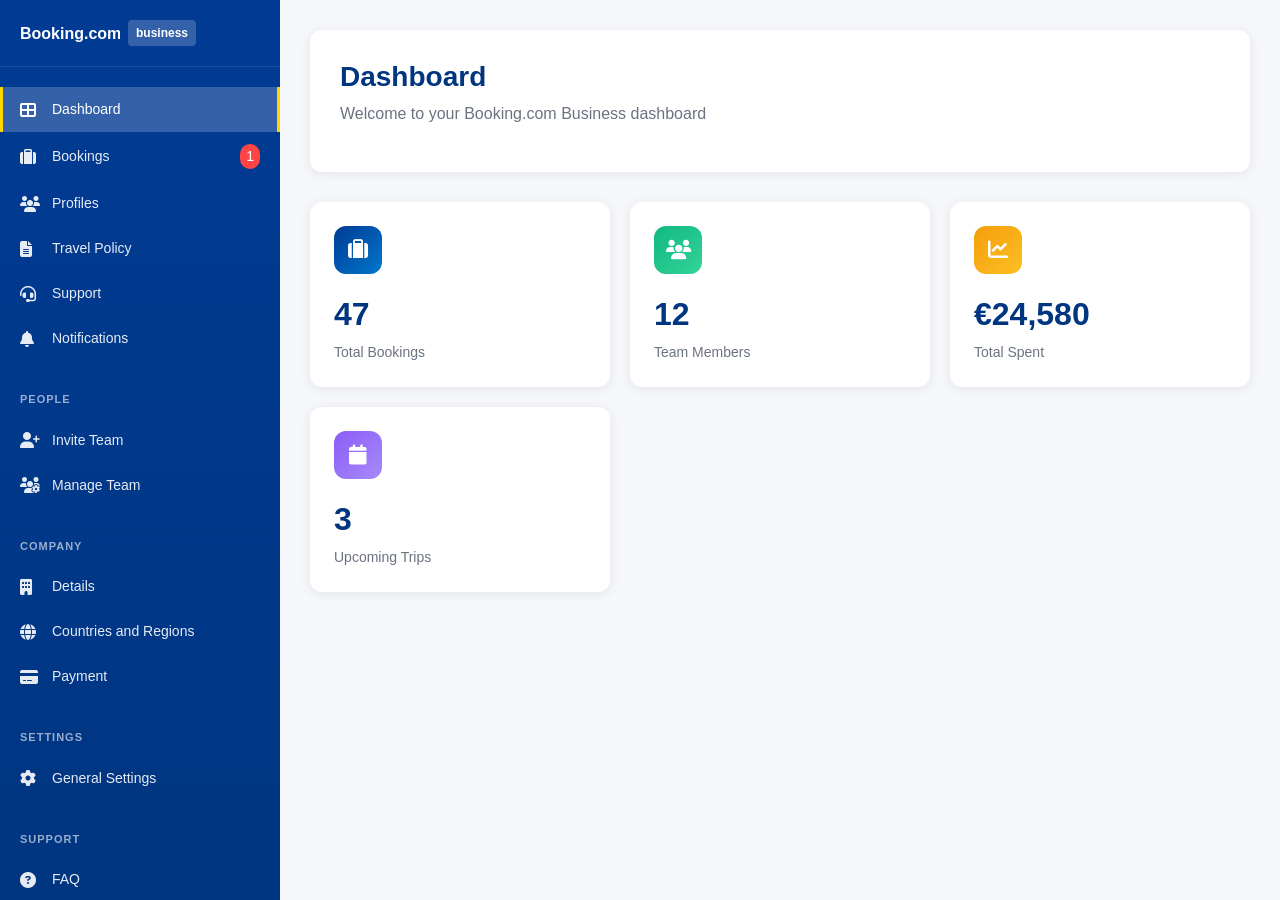
==== FrountEnd/CustomerDashBoard/DashBoardSample02.html @ e1c7acb1 "Bank end SingIn/Singup" ====
<!DOCTYPE html>
<html lang="en">
<head>
  <meta charset="UTF-8">
  <meta name="viewport" content="width=device-width, initial-scale=1.0">
  <title>Booking.com Business Dashboard</title>
  <link href="https://cdnjs.cloudflare.com/ajax/libs/bootstrap/5.3.0/css/bootstrap.min.css" rel="stylesheet">
  <link href="https://cdnjs.cloudflare.com/ajax/libs/font-awesome/6.4.0/css/all.min.css" rel="stylesheet">
  <style>
    :root {
      --booking-blue: #013b94;
      --booking-dark-blue: #003580;
      --booking-light-blue: #0077cc;
      --sidebar-width: 280px;
    }

    * {
      margin: 0;
      padding: 0;
      box-sizing: border-box;
    }

    body {
      font-family: 'Segoe UI', Tahoma, Geneva, Verdana, sans-serif;
      background-color: #f5f7fa;
      overflow-x: hidden;
    }

    /* Sidebar Styles */
    .sidebar {
      position: fixed;
      top: 0;
      left: 0;
      width: var(--sidebar-width);
      height: 100vh;
      background: linear-gradient(180deg, var(--booking-blue) 0%, var(--booking-dark-blue) 100%);
      color: white;
      z-index: 1000;
      overflow-y: auto;
      transition: all 0.3s ease;
    }

    .sidebar::-webkit-scrollbar {
      width: 4px;
    }

    .sidebar::-webkit-scrollbar-track {
      background: rgba(255, 255, 255, 0.1);
    }

    .sidebar::-webkit-scrollbar-thumb {
      background: rgba(255, 255, 255, 0.3);
      border-radius: 2px;
    }

    .sidebar-header {
      padding: 20px;
      border-bottom: 1px solid rgba(255, 255, 255, 0.1);
    }

    .sidebar-header img {
      height: 32px;
      filter: brightness(0) invert(1);
    }

    .business-text {
      background: rgba(255, 255, 255, 0.2);
      padding: 4px 8px;
      border-radius: 4px;
      font-size: 12px;
      font-weight: 600;
      margin-left: 8px;
    }

    .sidebar-menu {
      padding: 20px 0;
    }

    .menu-section {
      margin-bottom: 30px;
    }

    .menu-section-title {
      font-size: 11px;
      font-weight: 600;
      color: rgba(255, 255, 255, 0.6);
      text-transform: uppercase;
      letter-spacing: 1px;
      padding: 0 20px 10px 20px;
    }

    .menu-item {
      position: relative;
      display: flex;
      align-items: center;
      padding: 12px 20px;
      color: rgba(255, 255, 255, 0.9);
      text-decoration: none;
      transition: all 0.3s ease;
      cursor: pointer;
      border: none;
      background: none;
      width: 100%;
      text-align: left;
    }

    .menu-item:hover {
      background: rgba(255, 255, 255, 0.1);
      color: white;
      transform: translateX(5px);
    }

    .menu-item.active {
      background: rgba(255, 255, 255, 0.2);
      color: white;
      border-right: 3px solid #ffd700;
    }

    .menu-item.active::before {
      content: '';
      position: absolute;
      left: 0;
      top: 0;
      bottom: 0;
      width: 3px;
      background: #ffd700;
    }

    .menu-item i {
      width: 20px;
      margin-right: 12px;
      font-size: 16px;
    }

    .menu-item span {
      font-size: 14px;
      font-weight: 500;
    }

    .notification-badge {
      background: #ff4444;
      color: white;
      border-radius: 10px;
      padding: 2px 6px;
      font-size: 11px;
      font-weight: 600;
      margin-left: auto;
    }

    /* Main Content */
    .main-content {
      margin-left: var(--sidebar-width);
      min-height: 100vh;
      padding: 0;
      transition: all 0.3s ease;
    }

    .content-area {
      padding: 30px;
      max-width: 1200px;
      margin: 0 auto;
    }

    .page-header {
      background: white;
      border-radius: 12px;
      padding: 30px;
      margin-bottom: 30px;
      box-shadow: 0 2px 12px rgba(0, 0, 0, 0.08);
    }

    .page-title {
      font-size: 28px;
      font-weight: 700;
      color: var(--booking-dark-blue);
      margin-bottom: 8px;
    }

    .page-subtitle {
      color: #6b7280;
      font-size: 16px;
    }

    .stats-grid {
      display: grid;
      grid-template-columns: repeat(auto-fit, minmax(250px, 1fr));
      gap: 20px;
      margin-bottom: 30px;
    }

    .stat-card {
      background: white;
      border-radius: 12px;
      padding: 24px;
      box-shadow: 0 2px 12px rgba(0, 0, 0, 0.08);
      transition: transform 0.3s ease;
    }

    .stat-card:hover {
      transform: translateY(-2px);
    }

    .stat-icon {
      width: 48px;
      height: 48px;
      border-radius: 12px;
      display: flex;
      align-items: center;
      justify-content: center;
      font-size: 20px;
      margin-bottom: 16px;
    }

    .stat-icon.blue {
      background: linear-gradient(135deg, var(--booking-blue), var(--booking-light-blue));
      color: white;
    }

    .stat-icon.green {
      background: linear-gradient(135deg, #10b981, #34d399);
      color: white;
    }

    .stat-icon.orange {
      background: linear-gradient(135deg, #f59e0b, #fbbf24);
      color: white;
    }

    .stat-icon.purple {
      background: linear-gradient(135deg, #8b5cf6, #a78bfa);
      color: white;
    }

    .stat-value {
      font-size: 32px;
      font-weight: 700;
      color: var(--booking-dark-blue);
      margin-bottom: 4px;
    }

    .stat-label {
      color: #6b7280;
      font-size: 14px;
      font-weight: 500;
    }

    .hidden {
      display: none !important;
    }

    /* Responsive */
    @media (max-width: 768px) {
      .sidebar {
        transform: translateX(-100%);
      }

      .sidebar.active {
        transform: translateX(0);
      }

      .main-content {
        margin-left: 0;
      }

      .content-area {
        padding: 20px;
      }
    }
  </style>
</head>
<body>
<!-- Sidebar -->
<div class="sidebar" id="sidebar">
  <div class="sidebar-header">
    <div class="d-flex align-items-center">
      <svg width="100" height="24" viewBox="0 0 100 24" fill="white">
        <text x="0" y="18" font-family="Arial, sans-serif" font-size="16" font-weight="bold">Booking.com</text>
      </svg>
      <span class="business-text">business</span>
    </div>
  </div>

  <div class="sidebar-menu">
    <!-- Main Menu -->
    <div class="menu-section">
      <button class="menu-item active" data-page="dashboard">
        <i class="fas fa-th-large"></i>
        <span>Dashboard</span>
      </button>

      <button class="menu-item" data-page="bookings">
        <i class="fas fa-suitcase"></i>
        <span>Bookings</span>
        <span class="notification-badge">1</span>
      </button>

      <button class="menu-item" data-page="profiles">
        <i class="fas fa-users"></i>
        <span>Profiles</span>
      </button>

      <button class="menu-item" data-page="travel-policy">
        <i class="fas fa-file-alt"></i>
        <span>Travel Policy</span>
      </button>

      <button class="menu-item" data-page="support">
        <i class="fas fa-headset"></i>
        <span>Support</span>
      </button>

      <button class="menu-item" data-page="notifications">
        <i class="fas fa-bell"></i>
        <span>Notifications</span>
      </button>
    </div>

    <!-- People Section -->
    <div class="menu-section">
      <div class="menu-section-title">People</div>

      <button class="menu-item" data-page="invite-team">
        <i class="fas fa-user-plus"></i>
        <span>Invite Team</span>
      </button>

      <button class="menu-item" data-page="manage-team">
        <i class="fas fa-users-cog"></i>
        <span>Manage Team</span>
      </button>
    </div>

    <!-- Company Section -->
    <div class="menu-section">
      <div class="menu-section-title">Company</div>

      <button class="menu-item" data-page="details">
        <i class="fas fa-building"></i>
        <span>Details</span>
      </button>

      <button class="menu-item" data-page="countries-regions">
        <i class="fas fa-globe"></i>
        <span>Countries and Regions</span>
      </button>

      <button class="menu-item" data-page="payment">
        <i class="fas fa-credit-card"></i>
        <span>Payment</span>
      </button>
    </div>

    <!-- Settings Section -->
    <div class="menu-section">
      <div class="menu-section-title">Settings</div>

      <button class="menu-item" data-page="general-settings">
        <i class="fas fa-cog"></i>
        <span>General Settings</span>
      </button>
    </div>

    <!-- Support Section -->
    <div class="menu-section">
      <div class="menu-section-title">Support</div>

      <button class="menu-item" data-page="faq">
        <i class="fas fa-question-circle"></i>
        <span>FAQ</span>
      </button>
    </div>
  </div>
</div>

<!-- Main Content -->
<div class="main-content">
  <div class="content-area">
    <!-- Dashboard Page (Default) -->
    <div id="dashboard-page" class="page-content">
      <div class="page-header">
        <h1 class="page-title">Dashboard</h1>
        <p class="page-subtitle">Welcome to your Booking.com Business dashboard</p>
      </div>

      <div class="stats-grid">
        <div class="stat-card">
          <div class="stat-icon blue">
            <i class="fas fa-suitcase"></i>
          </div>
          <div class="stat-value">47</div>
          <div class="stat-label">Total Bookings</div>
        </div>

        <div class="stat-card">
          <div class="stat-icon green">
            <i class="fas fa-users"></i>
          </div>
          <div class="stat-value">12</div>
          <div class="stat-label">Team Members</div>
        </div>

        <div class="stat-card">
          <div class="stat-icon orange">
            <i class="fas fa-chart-line"></i>
          </div>
          <div class="stat-value">€24,580</div>
          <div class="stat-label">Total Spent</div>
        </div>

        <div class="stat-card">
          <div class="stat-icon purple">
            <i class="fas fa-calendar"></i>
          </div>
          <div class="stat-value">3</div>
          <div class="stat-label">Upcoming Trips</div>
        </div>
      </div>
    </div>

    <!-- Other pages will be loaded here -->
    <div id="bookings-page" class="page-content hidden">
      <div class="page-header">
        <h1 class="page-title">Bookings</h1>
        <p class="page-subtitle">Manage all your company bookings</p>
      </div>
      <div style="background: white; border-radius: 12px; padding: 30px; text-align: center;">
        <i class="fas fa-suitcase" style="font-size: 48px; color: var(--booking-blue); margin-bottom: 20px;"></i>
        <h3>Bookings Management</h3>
        <p>View and manage all your company's travel bookings here.</p>
      </div>
    </div>

    <div id="profiles-page" class="page-content hidden">
      <div class="page-header">
        <h1 class="page-title">Profiles</h1>
        <p class="page-subtitle">Manage user profiles and permissions</p>
      </div>
      <div style="background: white; border-radius: 12px; padding: 30px; text-align: center;">
        <i class="fas fa-users" style="font-size: 48px; color: var(--booking-blue); margin-bottom: 20px;"></i>
        <h3>User Profiles</h3>
        <p>Configure user profiles and access permissions.</p>
      </div>
    </div>

    <div id="travel-policy-page" class="page-content hidden">
      <div class="page-header">
        <h1 class="page-title">Travel Policy</h1>
        <p class="page-subtitle">Configure your company's travel policies</p>
      </div>
      <div style="background: white; border-radius: 12px; padding: 30px; text-align: center;">
        <i class="fas fa-file-alt" style="font-size: 48px; color: var(--booking-blue); margin-bottom: 20px;"></i>
        <h3>Travel Policy Settings</h3>
        <p>Set up and manage your company's travel policies and guidelines.</p>
      </div>
    </div>

    <div id="support-page" class="page-content hidden">
      <div class="page-header">
        <h1 class="page-title">Support</h1>
        <p class="page-subtitle">Get help and support for your account</p>
      </div>
      <div style="background: white; border-radius: 12px; padding: 30px; text-align: center;">
        <i class="fas fa-headset" style="font-size: 48px; color: var(--booking-blue); margin-bottom: 20px;"></i>
        <h3>Customer Support</h3>
        <p>Contact our support team for assistance with your account.</p>
      </div>
    </div>

    <div id="notifications-page" class="page-content hidden">
      <div class="page-header">
        <h1 class="page-title">Notifications</h1>
        <p class="page-subtitle">Manage your notification preferences</p>
      </div>
      <div style="background: white; border-radius: 12px; padding: 30px; text-align: center;">
        <i class="fas fa-bell" style="font-size: 48px; color: var(--booking-blue); margin-bottom: 20px;"></i>
        <h3>Notification Center</h3>
        <p>View and configure your notification settings.</p>
      </div>
    </div>

    <div id="invite-team-page" class="page-content hidden">
      <div class="page-header">
        <h1 class="page-title">Invite Team</h1>
        <p class="page-subtitle">Add new team members to your account</p>
      </div>
      <div style="background: white; border-radius: 12px; padding: 30px; text-align: center;">
        <i class="fas fa-user-plus" style="font-size: 48px; color: var(--booking-blue); margin-bottom: 20px;"></i>
        <h3>Invite Team Members</h3>
        <p>Send invitations to new team members to join your company account.</p>
      </div>
    </div>

    <div id="manage-team-page" class="page-content hidden">
      <div class="page-header">
        <h1 class="page-title">Manage Team</h1>
        <p class="page-subtitle">Manage existing team members and their roles</p>
      </div>
      <div style="background: white; border-radius: 12px; padding: 30px; text-align: center;">
        <i class="fas fa-users-cog" style="font-size: 48px; color: var(--booking-blue); margin-bottom: 20px;"></i>
        <h3>Team Management</h3>
        <p>Manage roles, permissions, and settings for your team members.</p>
      </div>
    </div>

    <div id="details-page" class="page-content hidden">
      <div class="page-header">
        <h1 class="page-title">Company Details</h1>
        <p class="page-subtitle">View and edit your company information</p>
      </div>
      <div style="background: white; border-radius: 12px; padding: 30px; text-align: center;">
        <i class="fas fa-building" style="font-size: 48px; color: var(--booking-blue); margin-bottom: 20px;"></i>
        <h3>Company Information</h3>
        <p>Update your company details and business information.</p>
      </div>
    </div>

    <div id="countries-regions-page" class="page-content hidden">
      <div class="page-header">
        <h1 class="page-title">Countries and Regions</h1>
        <p class="page-subtitle">Configure regional settings and preferences</p>
      </div>
      <div style="background: white; border-radius: 12px; padding: 30px; text-align: center;">
        <i class="fas fa-globe" style="font-size: 48px; color: var(--booking-blue); margin-bottom: 20px;"></i>
        <h3>Regional Settings</h3>
        <p>Configure your preferred countries and regions for travel.</p>
      </div>
    </div>

    <div id="payment-page" class="page-content hidden">
      <div class="page-header">
        <h1 class="page-title">Payment</h1>
        <p class="page-subtitle">Manage payment methods and billing</p>
      </div>
      <div style="background: white; border-radius: 12px; padding: 30px; text-align: center;">
        <i class="fas fa-credit-card" style="font-size: 48px; color: var(--booking-blue); margin-bottom: 20px;"></i>
        <h3>Payment Methods</h3>
        <p>Manage your payment methods and view billing history.</p>
      </div>
    </div>

    <div id="general-settings-page" class="page-content hidden">
      <div class="page-header">
        <h1 class="page-title">General Settings</h1>
        <p class="page-subtitle">Configure your account settings and preferences</p>
      </div>
      <div style="background: white; border-radius: 12px; padding: 30px; text-align: center;">
        <i class="fas fa-cog" style="font-size: 48px; color: var(--booking-blue); margin-bottom: 20px;"></i>
        <h3>Account Settings</h3>
        <p>Customize your account settings and preferences.</p>
      </div>
    </div>

    <div id="faq-page" class="page-content hidden">
      <div class="page-header">
        <h1 class="page-title">FAQ</h1>
        <p class="page-subtitle">Frequently asked questions and answers</p>
      </div>
      <div style="background: white; border-radius: 12px; padding: 30px; text-align: center;">
        <i class="fas fa-question-circle" style="font-size: 48px; color: var(--booking-blue); margin-bottom: 20px;"></i>
        <h3>Help Center</h3>
        <p>Find answers to frequently asked questions about your account.</p>
      </div>
    </div>
  </div>
</div>

<script>
  // Navigation functionality
  const menuItems = document.querySelectorAll('.menu-item');
  const pageContents = document.querySelectorAll('.page-content');

  menuItems.forEach(item => {
    item.addEventListener('click', function() {
      const targetPage = this.getAttribute('data-page');

      // Remove active class from all menu items
      menuItems.forEach(menuItem => {
        menuItem.classList.remove('active');
      });

      // Add active class to clicked item
      this.classList.add('active');

      // Hide all page contents
      pageContents.forEach(page => {
        page.classList.add('hidden');
      });

      // Show target page
      const targetPageElement = document.getElementById(targetPage + '-page');
      if (targetPageElement) {
        targetPageElement.classList.remove('hidden');
      }
    });
  });

  // Mobile menu toggle (for responsive design)
  function toggleMobileMenu() {
    const sidebar = document.getElementById('sidebar');
    sidebar.classList.toggle('active');
  }

  // Close mobile menu when clicking outside
  document.addEventListener('click', function(event) {
    const sidebar = document.getElementById('sidebar');
    const isClickInsideSidebar = sidebar.contains(event.target);

    if (!isClickInsideSidebar && window.innerWidth <= 768) {
      sidebar.classList.remove('active');
    }
  });
</script>
</body>
</html>
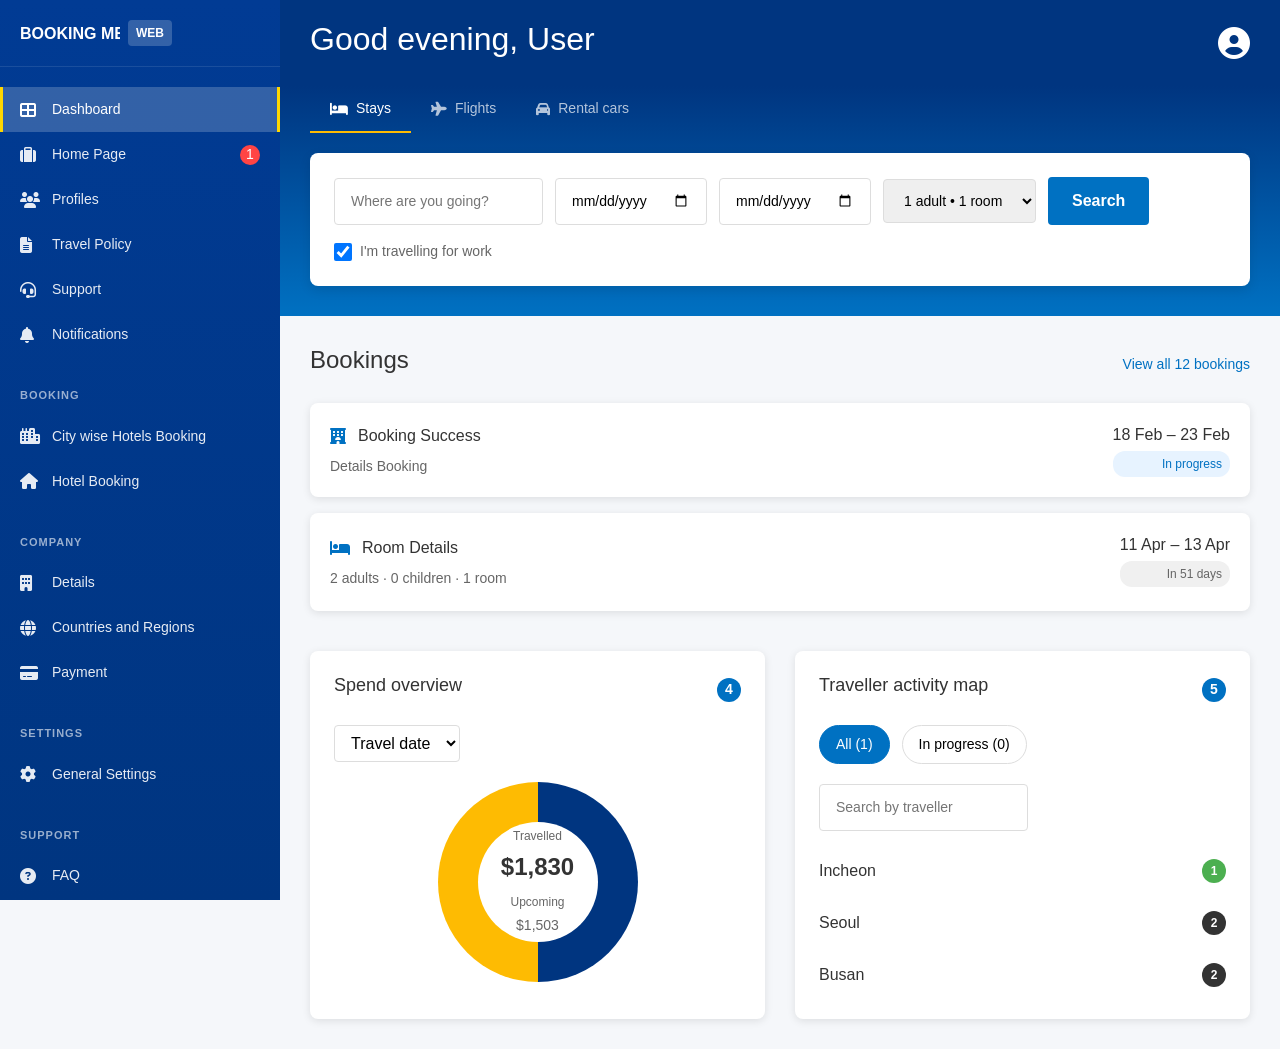
==== commit 22a8fceb: "Multiple image Updated" ====
--- a/FrountEnd/CustomerDashBoard/DashBoardSample02.html
+++ b/FrountEnd/CustomerDashBoard/DashBoardSample02.html
@@ -6,277 +6,25 @@
   <title>Booking.com Business Dashboard</title>
   <link href="https://cdnjs.cloudflare.com/ajax/libs/bootstrap/5.3.0/css/bootstrap.min.css" rel="stylesheet">
   <link href="https://cdnjs.cloudflare.com/ajax/libs/font-awesome/6.4.0/css/all.min.css" rel="stylesheet">
+  <link rel="stylesheet" href="dashboard.css">
+<!--  <link rel="stylesheet" href="unique-properties.css">-->
   <style>
-    :root {
-      --booking-blue: #013b94;
-      --booking-dark-blue: #003580;
-      --booking-light-blue: #0077cc;
-      --sidebar-width: 280px;
-    }
-
-    * {
-      margin: 0;
-      padding: 0;
-      box-sizing: border-box;
-    }
-
-    body {
-      font-family: 'Segoe UI', Tahoma, Geneva, Verdana, sans-serif;
-      background-color: #f5f7fa;
-      overflow-x: hidden;
-    }
-
-    /* Sidebar Styles */
-    .sidebar {
-      position: fixed;
-      top: 0;
-      left: 0;
-      width: var(--sidebar-width);
-      height: 100vh;
-      background: linear-gradient(180deg, var(--booking-blue) 0%, var(--booking-dark-blue) 100%);
-      color: white;
-      z-index: 1000;
-      overflow-y: auto;
-      transition: all 0.3s ease;
-    }
-
-    .sidebar::-webkit-scrollbar {
-      width: 4px;
-    }
-
-    .sidebar::-webkit-scrollbar-track {
-      background: rgba(255, 255, 255, 0.1);
-    }
-
-    .sidebar::-webkit-scrollbar-thumb {
-      background: rgba(255, 255, 255, 0.3);
-      border-radius: 2px;
-    }
-
-    .sidebar-header {
-      padding: 20px;
-      border-bottom: 1px solid rgba(255, 255, 255, 0.1);
-    }
-
-    .sidebar-header img {
-      height: 32px;
-      filter: brightness(0) invert(1);
-    }
-
-    .business-text {
-      background: rgba(255, 255, 255, 0.2);
-      padding: 4px 8px;
-      border-radius: 4px;
-      font-size: 12px;
-      font-weight: 600;
-      margin-left: 8px;
-    }
-
-    .sidebar-menu {
-      padding: 20px 0;
-    }
-
-    .menu-section {
-      margin-bottom: 30px;
-    }
-
-    .menu-section-title {
-      font-size: 11px;
-      font-weight: 600;
-      color: rgba(255, 255, 255, 0.6);
-      text-transform: uppercase;
-      letter-spacing: 1px;
-      padding: 0 20px 10px 20px;
-    }
-
-    .menu-item {
-      position: relative;
-      display: flex;
-      align-items: center;
-      padding: 12px 20px;
-      color: rgba(255, 255, 255, 0.9);
-      text-decoration: none;
-      transition: all 0.3s ease;
-      cursor: pointer;
-      border: none;
-      background: none;
-      width: 100%;
-      text-align: left;
-    }
-
-    .menu-item:hover {
-      background: rgba(255, 255, 255, 0.1);
-      color: white;
-      transform: translateX(5px);
-    }
-
-    .menu-item.active {
-      background: rgba(255, 255, 255, 0.2);
-      color: white;
-      border-right: 3px solid #ffd700;
-    }
-
-    .menu-item.active::before {
-      content: '';
-      position: absolute;
-      left: 0;
-      top: 0;
-      bottom: 0;
-      width: 3px;
-      background: #ffd700;
-    }
-
-    .menu-item i {
-      width: 20px;
-      margin-right: 12px;
-      font-size: 16px;
-    }
-
-    .menu-item span {
-      font-size: 14px;
-      font-weight: 500;
-    }
-
-    .notification-badge {
-      background: #ff4444;
-      color: white;
-      border-radius: 10px;
-      padding: 2px 6px;
-      font-size: 11px;
-      font-weight: 600;
-      margin-left: auto;
-    }
-
-    /* Main Content */
-    .main-content {
-      margin-left: var(--sidebar-width);
-      min-height: 100vh;
-      padding: 0;
-      transition: all 0.3s ease;
-    }
-
-    .content-area {
-      padding: 30px;
-      max-width: 1200px;
-      margin: 0 auto;
-    }
-
-    .page-header {
-      background: white;
-      border-radius: 12px;
-      padding: 30px;
-      margin-bottom: 30px;
-      box-shadow: 0 2px 12px rgba(0, 0, 0, 0.08);
-    }
-
-    .page-title {
-      font-size: 28px;
-      font-weight: 700;
-      color: var(--booking-dark-blue);
-      margin-bottom: 8px;
-    }
-
-    .page-subtitle {
-      color: #6b7280;
-      font-size: 16px;
-    }
-
-    .stats-grid {
-      display: grid;
-      grid-template-columns: repeat(auto-fit, minmax(250px, 1fr));
-      gap: 20px;
-      margin-bottom: 30px;
-    }
-
-    .stat-card {
-      background: white;
-      border-radius: 12px;
-      padding: 24px;
-      box-shadow: 0 2px 12px rgba(0, 0, 0, 0.08);
-      transition: transform 0.3s ease;
-    }
-
-    .stat-card:hover {
-      transform: translateY(-2px);
-    }
-
-    .stat-icon {
-      width: 48px;
-      height: 48px;
-      border-radius: 12px;
-      display: flex;
-      align-items: center;
-      justify-content: center;
-      font-size: 20px;
-      margin-bottom: 16px;
-    }
-
-    .stat-icon.blue {
-      background: linear-gradient(135deg, var(--booking-blue), var(--booking-light-blue));
-      color: white;
-    }
-
-    .stat-icon.green {
-      background: linear-gradient(135deg, #10b981, #34d399);
-      color: white;
-    }
-
-    .stat-icon.orange {
-      background: linear-gradient(135deg, #f59e0b, #fbbf24);
-      color: white;
-    }
-
-    .stat-icon.purple {
-      background: linear-gradient(135deg, #8b5cf6, #a78bfa);
-      color: white;
-    }
-
-    .stat-value {
-      font-size: 32px;
-      font-weight: 700;
-      color: var(--booking-dark-blue);
-      margin-bottom: 4px;
-    }
-
-    .stat-label {
-      color: #6b7280;
-      font-size: 14px;
-      font-weight: 500;
-    }
-
-    .hidden {
-      display: none !important;
-    }
-
-    /* Responsive */
-    @media (max-width: 768px) {
-      .sidebar {
-        transform: translateX(-100%);
-      }
-
-      .sidebar.active {
-        transform: translateX(0);
-      }
-
-      .main-content {
-        margin-left: 0;
-      }
-
-      .content-area {
-        padding: 20px;
-      }
-    }
   </style>
 </head>
 <body>
+
+<button class="mobile-menu-toggle" id="mobileMenuToggle">
+  <i class="fas fa-bars"></i>
+</button>
+
 <!-- Sidebar -->
 <div class="sidebar" id="sidebar">
   <div class="sidebar-header">
     <div class="d-flex align-items-center">
       <svg width="100" height="24" viewBox="0 0 100 24" fill="white">
-        <text x="0" y="18" font-family="Arial, sans-serif" font-size="16" font-weight="bold">Booking.com</text>
+        <text x="0" y="18" font-family="Arial, sans-serif" font-size="16" font-weight="bold">BOOKING ME</text>
       </svg>
-      <span class="business-text">business</span>
+      <span class="business-text">WEB</span>
     </div>
   </div>
 
@@ -290,7 +38,7 @@
 
       <button class="menu-item" data-page="bookings">
         <i class="fas fa-suitcase"></i>
-        <span>Bookings</span>
+        <span>Home Page</span>
         <span class="notification-badge">1</span>
       </button>
 
@@ -315,18 +63,18 @@
       </button>
     </div>
 
-    <!-- People Section -->
+    <!-- Booking Section -->
     <div class="menu-section">
-      <div class="menu-section-title">People</div>
-
-      <button class="menu-item" data-page="invite-team">
-        <i class="fas fa-user-plus"></i>
-        <span>Invite Team</span>
-      </button>
-
-      <button class="menu-item" data-page="manage-team">
-        <i class="fas fa-users-cog"></i>
-        <span>Manage Team</span>
+      <div class="menu-section-title">Booking</div>
+
+      <button class="menu-item" data-page="invite-team" onclick="refreshCityHotels()">
+        <i class="fas fa-city"></i>
+        <span>City wise Hotels Booking</span>
+      </button>
+
+      <button class="menu-item" data-page="manage-team" onclick="openChooseRoomFromHotel()">
+        <i class="fas fa-home"></i>
+        <span>Hotel Booking</span>
       </button>
     </div>
 
@@ -372,243 +120,718 @@
   </div>
 </div>
 
+
 <!-- Main Content -->
 <div class="main-content">
-  <div class="content-area">
-    <!-- Dashboard Page (Default) -->
-    <div id="dashboard-page" class="page-content">
-      <div class="page-header">
-        <h1 class="page-title">Dashboard</h1>
-        <p class="page-subtitle">Welcome to your Booking.com Business dashboard</p>
+  <!-- Top Header -->
+  <div class="top-header">
+    <div class="greeting">
+      <h1 id="greeting-text">Good morning, User</h1>
+    </div>
+    <div class="header-right">
+      <div class="user-profile">
+        <i class="fas fa-user-circle fa-2x"></i>
       </div>
-
-      <div class="stats-grid">
-        <div class="stat-card">
-          <div class="stat-icon blue">
-            <i class="fas fa-suitcase"></i>
+    </div>
+  </div>
+
+  <!-- Search Section -->
+  <div class="search-section">
+    <div class="search-tabs">
+      <button class="tab active">
+        <i class="fas fa-bed"></i>
+        Stays
+      </button>
+      <button class="tab">
+        <i class="fas fa-plane"></i>
+        Flights
+      </button>
+      <button class="tab">
+        <i class="fas fa-car"></i>
+        Rental cars
+      </button>
+    </div>
+
+    <div class="search-form">
+      <div class="search-inputs">
+        <label>
+          <input type="text" placeholder="Where are you going?" class="location-input">
+        </label>
+        <label>
+          <input type="date" class="date-input" placeholder="Check-in">
+        </label>
+        <label>
+          <input type="date" class="date-input" placeholder="Check-out">
+        </label>
+        <label>
+          <select class="guest-select">
+            <option>1 adult • 1 room</option>
+          </select>
+        </label>
+        <button class="search-btn">Search</button>
+      </div>
+      <div class="work-travel">
+        <input type="checkbox" id="work-travel" checked>
+        <label for="work-travel">I'm travelling for work</label>
+      </div>
+    </div>
+  </div>
+
+  <!-- Dashboard Content -->
+  <div class="dashboard-content">
+    <!-- Bookings Section -->
+    <div class="bookings-section">
+      <div class="section-header">
+        <h2>Bookings</h2>
+        <a href="" class="view-all">View all 12 bookings</a>
+      </div>
+
+      <div class="booking-cards">
+        <div class="booking-card">
+          <div class="booking-info">
+            <div class="route">
+              <i class="fas fa-hotel"></i>
+              <span class="cities">Booking Success</span>
+            </div>
+            <div class="trip-type">Details Booking</div>
           </div>
-          <div class="stat-value">47</div>
-          <div class="stat-label">Total Bookings</div>
+          <div class="booking-dates">
+            <div class="date-range">18 Feb – 23 Feb</div>
+            <div class="status in-progress">In progress</div>
+          </div>
         </div>
 
-        <div class="stat-card">
-          <div class="stat-icon green">
-            <i class="fas fa-users"></i>
+        <div class="booking-card">
+          <div class="booking-info">
+            <div class="route">
+              <i class="fas fa-bed"></i>
+              <span class="cities">Room Details</span>
+            </div>
+            <div class="trip-type">2 adults · 0 children · 1 room</div>
           </div>
-          <div class="stat-value">12</div>
-          <div class="stat-label">Team Members</div>
-        </div>
-
-        <div class="stat-card">
-          <div class="stat-icon orange">
-            <i class="fas fa-chart-line"></i>
+          <div class="booking-dates">
+            <div class="date-range">11 Apr – 13 Apr</div>
+            <div class="status upcoming">In 51 days</div>
           </div>
-          <div class="stat-value">€24,580</div>
-          <div class="stat-label">Total Spent</div>
-        </div>
-
-        <div class="stat-card">
-          <div class="stat-icon purple">
-            <i class="fas fa-calendar"></i>
-          </div>
-          <div class="stat-value">3</div>
-          <div class="stat-label">Upcoming Trips</div>
         </div>
       </div>
     </div>
 
-    <!-- Other pages will be loaded here -->
-    <div id="bookings-page" class="page-content hidden">
-      <div class="page-header">
-        <h1 class="page-title">Bookings</h1>
-        <p class="page-subtitle">Manage all your company bookings</p>
+    <!-- Bottom Section -->
+    <div class="bottom-section">
+      <!-- Spend Overview -->
+      <div class="spend-overview">
+        <div class="section-header">
+          <h3>Spend overview</h3>
+          <div class="step-indicator">4</div>
+        </div>
+        <div class="spend-filter">
+          <label>
+            <select>
+              <option>Travel date</option>
+            </select>
+          </label>
+        </div>
+        <div class="spend-chart">
+          <div class="chart-container">
+            <div class="donut-chart">
+              <div class="chart-center">
+                <div class="travelled">Travelled</div>
+                <div class="amount">$1,830</div>
+                <div class="upcoming">Upcoming</div>
+                <div class="upcoming-amount">$1,503</div>
+              </div>
+            </div>
+          </div>
+        </div>
       </div>
-      <div style="background: white; border-radius: 12px; padding: 30px; text-align: center;">
-        <i class="fas fa-suitcase" style="font-size: 48px; color: var(--booking-blue); margin-bottom: 20px;"></i>
-        <h3>Bookings Management</h3>
-        <p>View and manage all your company's travel bookings here.</p>
+
+      <!-- Traveller Activity Map -->
+      <div class="traveller-map">
+        <div class="section-header">
+          <h3>Traveller activity map</h3>
+          <div class="step-indicator">5</div>
+        </div>
+        <div class="map-filters">
+          <button class="filter-btn active">All (1)</button>
+          <button class="filter-btn">In progress (0)</button>
+        </div>
+        <div class="map-container">
+          <div class="search-map">
+            <label>
+              <input type="text" placeholder="Search by traveller" class="map-search">
+            </label>
+          </div>
+          <div class="map-locations">
+            <div class="location-item">
+              <span class="location-name">Incheon</span>
+              <div class="location-marker green">1</div>
+            </div>
+            <div class="location-item">
+              <span class="location-name">Seoul</span>
+              <div class="location-marker black">2</div>
+            </div>
+            <div class="location-item">
+              <span class="location-name">Busan</span>
+              <div class="location-marker black">2</div>
+            </div>
+          </div>
+        </div>
       </div>
     </div>
-
-    <div id="profiles-page" class="page-content hidden">
-      <div class="page-header">
-        <h1 class="page-title">Profiles</h1>
-        <p class="page-subtitle">Manage user profiles and permissions</p>
-      </div>
-      <div style="background: white; border-radius: 12px; padding: 30px; text-align: center;">
-        <i class="fas fa-users" style="font-size: 48px; color: var(--booking-blue); margin-bottom: 20px;"></i>
-        <h3>User Profiles</h3>
-        <p>Configure user profiles and access permissions.</p>
-      </div>
-    </div>
-
-    <div id="travel-policy-page" class="page-content hidden">
-      <div class="page-header">
-        <h1 class="page-title">Travel Policy</h1>
-        <p class="page-subtitle">Configure your company's travel policies</p>
-      </div>
-      <div style="background: white; border-radius: 12px; padding: 30px; text-align: center;">
-        <i class="fas fa-file-alt" style="font-size: 48px; color: var(--booking-blue); margin-bottom: 20px;"></i>
-        <h3>Travel Policy Settings</h3>
-        <p>Set up and manage your company's travel policies and guidelines.</p>
-      </div>
-    </div>
-
-    <div id="support-page" class="page-content hidden">
-      <div class="page-header">
-        <h1 class="page-title">Support</h1>
-        <p class="page-subtitle">Get help and support for your account</p>
-      </div>
-      <div style="background: white; border-radius: 12px; padding: 30px; text-align: center;">
-        <i class="fas fa-headset" style="font-size: 48px; color: var(--booking-blue); margin-bottom: 20px;"></i>
-        <h3>Customer Support</h3>
-        <p>Contact our support team for assistance with your account.</p>
-      </div>
-    </div>
-
-    <div id="notifications-page" class="page-content hidden">
-      <div class="page-header">
-        <h1 class="page-title">Notifications</h1>
-        <p class="page-subtitle">Manage your notification preferences</p>
-      </div>
-      <div style="background: white; border-radius: 12px; padding: 30px; text-align: center;">
-        <i class="fas fa-bell" style="font-size: 48px; color: var(--booking-blue); margin-bottom: 20px;"></i>
-        <h3>Notification Center</h3>
-        <p>View and configure your notification settings.</p>
-      </div>
-    </div>
-
-    <div id="invite-team-page" class="page-content hidden">
-      <div class="page-header">
-        <h1 class="page-title">Invite Team</h1>
-        <p class="page-subtitle">Add new team members to your account</p>
-      </div>
-      <div style="background: white; border-radius: 12px; padding: 30px; text-align: center;">
-        <i class="fas fa-user-plus" style="font-size: 48px; color: var(--booking-blue); margin-bottom: 20px;"></i>
-        <h3>Invite Team Members</h3>
-        <p>Send invitations to new team members to join your company account.</p>
-      </div>
-    </div>
-
-    <div id="manage-team-page" class="page-content hidden">
-      <div class="page-header">
-        <h1 class="page-title">Manage Team</h1>
-        <p class="page-subtitle">Manage existing team members and their roles</p>
-      </div>
-      <div style="background: white; border-radius: 12px; padding: 30px; text-align: center;">
-        <i class="fas fa-users-cog" style="font-size: 48px; color: var(--booking-blue); margin-bottom: 20px;"></i>
-        <h3>Team Management</h3>
-        <p>Manage roles, permissions, and settings for your team members.</p>
-      </div>
-    </div>
-
-    <div id="details-page" class="page-content hidden">
-      <div class="page-header">
-        <h1 class="page-title">Company Details</h1>
-        <p class="page-subtitle">View and edit your company information</p>
-      </div>
-      <div style="background: white; border-radius: 12px; padding: 30px; text-align: center;">
-        <i class="fas fa-building" style="font-size: 48px; color: var(--booking-blue); margin-bottom: 20px;"></i>
-        <h3>Company Information</h3>
-        <p>Update your company details and business information.</p>
-      </div>
-    </div>
-
-    <div id="countries-regions-page" class="page-content hidden">
-      <div class="page-header">
-        <h1 class="page-title">Countries and Regions</h1>
-        <p class="page-subtitle">Configure regional settings and preferences</p>
-      </div>
-      <div style="background: white; border-radius: 12px; padding: 30px; text-align: center;">
-        <i class="fas fa-globe" style="font-size: 48px; color: var(--booking-blue); margin-bottom: 20px;"></i>
-        <h3>Regional Settings</h3>
-        <p>Configure your preferred countries and regions for travel.</p>
-      </div>
-    </div>
-
-    <div id="payment-page" class="page-content hidden">
-      <div class="page-header">
-        <h1 class="page-title">Payment</h1>
-        <p class="page-subtitle">Manage payment methods and billing</p>
-      </div>
-      <div style="background: white; border-radius: 12px; padding: 30px; text-align: center;">
-        <i class="fas fa-credit-card" style="font-size: 48px; color: var(--booking-blue); margin-bottom: 20px;"></i>
-        <h3>Payment Methods</h3>
-        <p>Manage your payment methods and view billing history.</p>
-      </div>
-    </div>
-
-    <div id="general-settings-page" class="page-content hidden">
-      <div class="page-header">
-        <h1 class="page-title">General Settings</h1>
-        <p class="page-subtitle">Configure your account settings and preferences</p>
-      </div>
-      <div style="background: white; border-radius: 12px; padding: 30px; text-align: center;">
-        <i class="fas fa-cog" style="font-size: 48px; color: var(--booking-blue); margin-bottom: 20px;"></i>
-        <h3>Account Settings</h3>
-        <p>Customize your account settings and preferences.</p>
-      </div>
-    </div>
-
-    <div id="faq-page" class="page-content hidden">
-      <div class="page-header">
-        <h1 class="page-title">FAQ</h1>
-        <p class="page-subtitle">Frequently asked questions and answers</p>
-      </div>
-      <div style="background: white; border-radius: 12px; padding: 30px; text-align: center;">
-        <i class="fas fa-question-circle" style="font-size: 48px; color: var(--booking-blue); margin-bottom: 20px;"></i>
-        <h3>Help Center</h3>
-        <p>Find answers to frequently asked questions about your account.</p>
-      </div>
-    </div>
-  </div>
-</div>
+  </div>
+
+  <!-- Other pages will be loaded here -->
+  <div id="bookings-page" class="page-content hidden">
+    <div style="background: white; border-radius: 12px; padding: 30px; text-align: center;">
+      <div id="main-content-area"></div>
+    </div>
+  </div>
+
+  <div id="profiles-page" class="page-content hidden">
+    <div class="page-header">
+      <h1 class="page-title">Profiles</h1>
+      <p class="page-subtitle">Manage user profiles and permissions</p>
+    </div>
+    <div style="background: white; border-radius: 12px; padding: 30px; text-align: center;">
+      <i class="fas fa-users" style="font-size: 48px; color: var(--booking-blue); margin-bottom: 20px;"></i>
+      <h3>User Profiles</h3>
+      <p>Configure user profiles and access permissions.</p>
+    </div>
+  </div>
+
+  <div id="travel-policy-page" class="page-content hidden">
+    <div class="page-header">
+      <h1 class="page-title">Travel Policy</h1>
+      <p class="page-subtitle">Configure your company's travel policies</p>
+    </div>
+    <div style="background: white; border-radius: 12px; padding: 30px; text-align: center;">
+      <i class="fas fa-file-alt" style="font-size: 48px; color: var(--booking-blue); margin-bottom: 20px;"></i>
+      <h3>Travel Policy Settings</h3>
+      <p>Set up and manage your company's travel policies and guidelines.</p>
+    </div>
+  </div>
+
+  <div id="support-page" class="page-content hidden">
+    <div class="page-header">
+      <h1 class="page-title">Support</h1>
+      <p class="page-subtitle">Get help and support for your account</p>
+    </div>
+    <div style="background: white; border-radius: 12px; padding: 30px; text-align: center;">
+      <i class="fas fa-headset" style="font-size: 48px; color: var(--booking-blue); margin-bottom: 20px;"></i>
+      <h3>Customer Support</h3>
+      <p>Contact our support team for assistance with your account.</p>
+    </div>
+  </div>
+
+  <div id="notifications-page" class="page-content hidden">
+    <div class="page-header">
+      <h1 class="page-title">Notifications</h1>
+      <p class="page-subtitle">Manage your notification preferences</p>
+    </div>
+    <div style="background: white; border-radius: 12px; padding: 30px; text-align: center;">
+      <i class="fas fa-bell" style="font-size: 48px; color: var(--booking-blue); margin-bottom: 20px;"></i>
+      <h3>Notification Center</h3>
+      <p>View and configure your notification settings.</p>
+    </div>
+  </div>
+
+  <!-- Invite-team loads HotelBookingPage.html here -->
+  <div id="invite-team-page" class="page-content hidden">
+    <div id="hotel-booking-content-area"></div>
+  </div>
+
+  <!-- Keep manage-team-page unchanged (you asked not to rename) -->
+  <div id="manage-team-page" class="page-content hidden">
+    <div class="page-header">
+      <h1 class="page-title">Start Hotel Wise Booking</h1>
+    </div>
+    <!-- keep any inner markup you had here -->
+  </div>
+
+  <!-- New choose-room page (minimal, follows your pattern) -->
+  <div id="choose-room-page" class="page-content hidden">
+    <div id="choose-room-content-area"></div>
+  </div>
+
+  <div id="details-page" class="page-content hidden">
+    <div class="page-header">
+      <h1 class="page-title">Company Details</h1>
+      <p class="page-subtitle">View and edit your company information</p>
+    </div>
+    <div style="background: white; border-radius: 12px; padding: 30px; text-align: center;">
+      <i class="fas fa-building" style="font-size: 48px; color: var(--booking-blue); margin-bottom: 20px;"></i>
+      <h3>Company Information</h3>
+      <p>Update your company details and business information.</p>
+    </div>
+  </div>
+
+
+  <div id="countries-regions-page" class="page-content hidden">
+    <div class="page-header">
+      <h1 class="page-title">Countries and Regions</h1>
+      <p class="page-subtitle">Configure regional settings and preferences</p>
+    </div>
+    <div style="background: white; border-radius: 12px; padding: 30px; text-align: center;">
+      <i class="fas fa-globe" style="font-size: 48px; color: var(--booking-blue); margin-bottom: 20px;"></i>
+      <h3>Regional Settings</h3>
+      <p>Configure your preferred countries and regions for travel.</p>
+    </div>
+  </div>
+
+  <div id="payment-page" class="page-content hidden">
+    <div class="page-header">
+      <h1 class="page-title">Payment</h1>
+      <p class="page-subtitle">Manage payment methods and billing</p>
+    </div>
+    <div style="background: white; border-radius: 12px; padding: 30px; text-align: center;">
+      <i class="fas fa-credit-card" style="font-size: 48px; color: var(--booking-blue); margin-bottom: 20px;"></i>
+      <h3>Payment Methods</h3>
+      <p>Manage your payment methods and view billing history.</p>
+    </div>
+  </div>
+
+  <div id="general-settings-page" class="page-content hidden">
+    <div class="page-header">
+      <h1 class="page-title">General Settings</h1>
+      <p class="page-subtitle">Configure your account settings and preferences</p>
+    </div>
+    <div style="background: white; border-radius: 12px; padding: 30px; text-align: center;">
+      <i class="fas fa-cog" style="font-size: 48px; color: var(--booking-blue); margin-bottom: 20px;"></i>
+      <h3>Account Settings</h3>
+      <p>Customize your account settings and preferences.</p>
+    </div>
+  </div>
+
+  <div id="faq-page" class="page-content hidden">
+    <div class="page-header">
+      <h1 class="page-title">FAQ</h1>
+      <p class="page-subtitle">Frequently asked questions and answers</p>
+    </div>
+    <div style="background: white; border-radius: 12px; padding: 30px; text-align: center;">
+      <i class="fas fa-question-circle" style="font-size: 48px; color: var(--booking-blue); margin-bottom: 20px;"></i>
+      <h3>Help Center</h3>
+      <p>Find answers to frequently asked questions about your account.</p>
+    </div>
+  </div>
+
+</div> <!-- end .main-content -->
+
+<script src="https://cdnjs.cloudflare.com/ajax/libs/jquery/3.6.0/jquery.min.js"></script>
+<script src="customer.js"></script>
+<script src="Hotel_City.js"></script>
 
 <script>
-  // Navigation functionality
+  // ====== Scroll Helpers for Dynamic Pages ======
+  function scrollProperties(direction) {
+    const container = document.getElementById("propertiesContainer");
+    if (container) {
+      const amount = (direction === "left" ? -300 : 300);
+      container.scrollBy({ left: amount, behavior: "smooth" });
+    } else {
+      console.warn("propertiesContainer not found");
+    }
+  }
+
+  // Scroll helper for Homes
+  function scrollHomes(direction) {
+    const container = document.getElementById("homesContainer");
+    if (container) {
+      const amount = (direction === "left" ? -300 : 300);
+      container.scrollBy({ left: amount, behavior: "smooth" });
+    } else {
+      console.warn("homesContainer not found");
+    }
+  }
+
+  // ====== Helper to load external HTML (with CSS/JS) into a container ======
+  async function loadHtmlIntoContainer(url, container) {
+    try {
+      const absoluteUrl = new URL(url, window.location.origin).href;
+      const res = await fetch(absoluteUrl);
+      if (!res.ok) throw new Error(`Failed to load ${url}: ${res.status}`);
+      const text = await res.text();
+
+      const parser = new DOMParser();
+      const doc = parser.parseFromString(text, "text/html");
+
+      // --- Stylesheets ---
+      doc.querySelectorAll("link[rel='stylesheet']").forEach(link => {
+        const href = new URL(link.getAttribute("href"), absoluteUrl).href;
+        if (!document.querySelector(`link[href="${href}"]`)) {
+          const newLink = document.createElement("link");
+          newLink.rel = "stylesheet";
+          newLink.href = href;
+          document.head.appendChild(newLink);
+        }
+      });
+
+      // --- Inline Styles ---
+      doc.querySelectorAll("style").forEach(style => {
+        const exists = Array.from(document.head.querySelectorAll("style"))
+                .some(s => s.textContent === style.textContent);
+        if (!exists) {
+          document.head.appendChild(style.cloneNode(true));
+        }
+      });
+
+      // --- Replace content ---
+      container.innerHTML = doc.body.innerHTML;
+
+      // --- Execute scripts ---
+      doc.querySelectorAll("script").forEach(oldScript => {
+        const s = document.createElement("script");
+        if (oldScript.src) {
+          s.src = new URL(oldScript.getAttribute("src"), absoluteUrl).href;
+          s.async = false;
+        } else {
+          s.textContent = oldScript.textContent;
+        }
+        container.appendChild(s);
+      });
+
+    } catch (err) {
+      console.error("Error loading HTML into container:", err);
+      throw err;
+    }
+  }
+
+  // ====== Helper to open Choose Room from Hotel ======
+  async function openChooseRoomFromHotel() {
+    try {
+      // Prefer simulating the sidebar click (keeps existing flow/active state)
+      const chooseMenu = Array.from(document.querySelectorAll('.menu-item'))
+              .find(m => m.dataset.page === 'choose-room');
+
+      if (chooseMenu) {
+        chooseMenu.click();
+        return;
+      }
+
+      // Fallback: manually load the chooseRoom page if sidebar entry not present
+      const chooseRoomContent = document.getElementById("choose-room-content-area");
+      const chooseRoomPage = document.getElementById("choose-room-page");
+
+      if (!chooseRoomContent || !chooseRoomPage) {
+        console.warn("Choose Room container not found. Make sure choose-room-page and choose-room-content-area exist.");
+        return;
+      }
+
+      await loadHtmlIntoContainer(
+              "../../FrountEnd/CustomerSection/ChooseROOM/chooseRoom.html",
+              chooseRoomContent
+      );
+
+      // hide other pages similar to the menu handler
+      document.querySelectorAll('.page-content').forEach(p => p.classList.add('hidden'));
+      if (document.querySelector('.dashboard-content')) {
+        document.querySelector('.dashboard-content').style.display = 'none';
+      }
+
+      // show the choose-room page
+      chooseRoomPage.classList.remove('hidden');
+
+      // set sidebar active state if menu exists
+      document.querySelectorAll('.menu-item').forEach(mi => mi.classList.remove('active'));
+      const sidebarChoose = Array.from(document.querySelectorAll('.menu-item'))
+              .find(m => m.dataset.page === 'choose-room');
+      if (sidebarChoose) sidebarChoose.classList.add('active');
+
+    } catch (err) {
+      console.error("openChooseRoomFromHotel error:", err);
+    }
+  }
+
+  // ====== Helper: refresh a section's dynamic content immediately ======
+  function refreshSectionContent(previousPage) {
+    try {
+      if (!previousPage) return;
+
+      if (previousPage === 'invite-team') {
+        const hotelBookingContent = document.getElementById("hotel-booking-content-area");
+        if (hotelBookingContent) {
+          const url = "../../FrountEnd/CustomerSection/AboutHotelBooking/HotelBookingPage.html?_=" + Date.now();
+          loadHtmlIntoContainer(url, hotelBookingContent)
+                  .then(() => {
+                    if (typeof initializeHotelCityPage === "function") initializeHotelCityPage();
+                    // re-attach choose-room handler after reload
+                    try {
+                      const hotelContainer = document.getElementById("hotel-booking-content-area");
+                      if (hotelContainer) {
+                        const chooseBtn = hotelContainer.querySelector(".choose-room-btn");
+                        if (chooseBtn) {
+                          chooseBtn.onclick = function (e) {
+                            e.preventDefault();
+                            if (typeof openChooseRoomFromHotel === 'function') openChooseRoomFromHotel();
+                          };
+                        }
+                      }
+                    } catch (err) {
+                      console.error("Error re-attaching choose-room handler during refresh:", err);
+                    }
+                  })
+                  .catch(err => console.error("Error refreshing invite-team content:", err));
+        }
+      } else if (previousPage === 'bookings') {
+        const mainContent = document.getElementById("main-content-area");
+        if (mainContent) {
+          const url = "../../FrountEnd/HomePage/CustomerInterFace.html?_=" + Date.now();
+          loadHtmlIntoContainer(url, mainContent)
+                  .then(() => {
+                    if (typeof initializeFavorites === "function") initializeFavorites();
+                    if (typeof initializeTabSwitching === "function") initializeTabSwitching();
+                    if (typeof initializeExploreDestinations === "function") initializeExploreDestinations();
+                    if (typeof initializeTripPlanner === "function") initializeTripPlanner();
+                    if (typeof initializeSearchFunctionality === "function") initializeSearchFunctionality();
+                    if (typeof initializeCategoryButtons === "function") initializeCategoryButtons();
+                    if (typeof initializeDestinationClicks === "function") initializeDestinationClicks();
+                    if (typeof initializeInputEffects === "function") initializeInputEffects();
+                    if (typeof loadHotels === "function") loadHotels();
+                  })
+                  .catch(err => console.error("Error refreshing bookings content:", err));
+        }
+      } else if (previousPage === 'choose-room') {
+        const chooseRoomContent = document.getElementById("choose-room-content-area");
+        if (chooseRoomContent) {
+          const url = "../../FrountEnd/CustomerSection/ChooseROOM/chooseRoom.html?_=" + Date.now();
+          loadHtmlIntoContainer(url, chooseRoomContent)
+                  .then(() => {
+                    if (typeof initializeChooseRoomPage === "function") initializeChooseRoomPage();
+                  })
+                  .catch(err => console.error("Error refreshing choose-room content:", err));
+        }
+      }
+      // extend with other dynamic pages if necessary
+    } catch (err) {
+      console.error("refreshSectionContent error:", err);
+    }
+  }
+
+  // ====== Navigation Functionality (keeps your structure intact) ======
   const menuItems = document.querySelectorAll('.menu-item');
   const pageContents = document.querySelectorAll('.page-content');
+  const dashboardContent = document.querySelector('.dashboard-content');
+  const topHeader = document.querySelector('.top-header');
+  const searchSection = document.querySelector('.search-section');
 
   menuItems.forEach(item => {
-    item.addEventListener('click', function() {
-      const targetPage = this.getAttribute('data-page');
-
-      // Remove active class from all menu items
-      menuItems.forEach(menuItem => {
-        menuItem.classList.remove('active');
-      });
-
-      // Add active class to clicked item
+    item.addEventListener('click', function () {
+      const targetPage = this.dataset.page;
+
+      // Determine currently visible page (before switching)
+      const visiblePageEl = Array.from(pageContents).find(p => !p.classList.contains('hidden'));
+      const visiblePage = visiblePageEl ? visiblePageEl.id.replace(/-page$/, '') : (dashboardContent && getComputedStyle(dashboardContent).display !== 'none' ? 'dashboard' : null);
+
+      // If leaving invite-team, mark it so coming back will force refresh
+      if (visiblePage === 'invite-team' && targetPage !== 'invite-team') {
+        try { sessionStorage.setItem('inviteLeft', 'true'); } catch (e) { /* ignore */ }
+      }
+
+      // Remove active class and set current
+      menuItems.forEach(menuItem => menuItem.classList.remove('active'));
       this.classList.add('active');
 
-      // Hide all page contents
-      pageContents.forEach(page => {
-        page.classList.add('hidden');
-      });
-
-      // Show target page
+      // Hide all pages
+      pageContents.forEach(page => page.classList.add('hidden'));
+      if (dashboardContent) dashboardContent.style.display = 'none';
+
+      // Dashboard special-case: show and refresh previous section when coming from it
+      if (targetPage === 'dashboard') {
+        if (dashboardContent) dashboardContent.style.display = 'block';
+        if (topHeader) topHeader.style.display = 'flex';
+        if (searchSection) searchSection.style.display = 'block';
+
+        // If we came from a dynamic page (e.g. invite-team), refresh it now
+        try {
+          if (visiblePage && visiblePage !== 'dashboard') {
+            refreshSectionContent(visiblePage);
+          }
+        } catch (err) {
+          console.error("Error refreshing previous section on dashboard entry:", err);
+        }
+
+        return;
+      }
+
+      // hide header/search for subpages
+      if (topHeader) topHeader.style.display = 'none';
+      if (searchSection) searchSection.style.display = 'none';
+      if (dashboardContent) dashboardContent.style.display = 'none';
+
       const targetPageElement = document.getElementById(targetPage + '-page');
-      if (targetPageElement) {
-        targetPageElement.classList.remove('hidden');
+      if (targetPageElement) targetPageElement.classList.remove('hidden');
+
+      // bookings (home)
+      if (targetPage === 'bookings') {
+        const mainContent = document.getElementById("main-content-area");
+        if (mainContent) {
+          loadHtmlIntoContainer("../../FrountEnd/HomePage/CustomerInterFace.html", mainContent)
+                  .then(() => {
+                    if (typeof initializeFavorites === "function") initializeFavorites();
+                    if (typeof initializeTabSwitching === "function") initializeTabSwitching();
+                    if (typeof initializeExploreDestinations === "function") initializeExploreDestinations();
+                    if (typeof initializeTripPlanner === "function") initializeTripPlanner();
+                    if (typeof initializeSearchFunctionality === "function") initializeSearchFunctionality();
+                    if (typeof initializeCategoryButtons === "function") initializeCategoryButtons();
+                    if (typeof initializeDestinationClicks === "function") initializeDestinationClicks();
+                    if (typeof initializeInputEffects === "function") initializeInputEffects();
+                    if (typeof loadHotels === "function") loadHotels();
+                  })
+                  .catch(err => console.error("Error loading bookings content:", err));
+        }
+        return;
       }
+
+      // invite-team (Hotel Booking city page) - reload on return
+      if (targetPage === 'invite-team') {
+        const inviteTeamPage = document.getElementById("invite-team-page");
+        if (inviteTeamPage) {
+          const hotelBookingContent = document.getElementById("hotel-booking-content-area");
+          if (hotelBookingContent) {
+            const inviteLeft = sessionStorage.getItem('inviteLeft') === 'true';
+
+            // Clear previous content if returning
+            if (inviteLeft) hotelBookingContent.innerHTML = '';
+
+            // Cache-buster when returning so choose-room styles/state reset
+            const url = "../../FrountEnd/CustomerSection/AboutHotelBooking/HotelBookingPage.html" + (inviteLeft ? "?_=" + Date.now() : "");
+
+            loadHtmlIntoContainer(url, hotelBookingContent)
+                    .then(() => {
+                      if (typeof initializeHotelCityPage === "function") {
+                        initializeHotelCityPage();
+                      }
+
+                      // Attach handler to choose-room button inside loaded hotel page
+                      try {
+                        const hotelContainer = document.getElementById("hotel-booking-content-area");
+                        if (hotelContainer) {
+                          const chooseBtn = hotelContainer.querySelector(".choose-room-btn");
+                          if (chooseBtn) {
+                            // overwrite any previous handler to be safe
+                            chooseBtn.onclick = function (e) {
+                              e.preventDefault();
+                              if (typeof openChooseRoomFromHotel === 'function') openChooseRoomFromHotel();
+                            };
+                          }
+                        }
+                      } catch (err) {
+                        console.error("Error attaching choose-room handler:", err);
+                      }
+
+                      // reset the left flag
+                      try { sessionStorage.setItem('inviteLeft', 'false'); } catch (e) { /* ignore */ }
+                    })
+                    .catch(err => {
+                      console.error("Error loading hotel booking content:", err);
+                      hotelBookingContent.innerHTML = '<div style="padding:20px">Failed to load hotel booking content. Please try again.</div>';
+                    });
+          }
+          inviteTeamPage.classList.remove('hidden');
+        }
+        return;
+      }
+
+      // choose-room (loads chooseRoom.html)
+      if (targetPage === 'choose-room') {
+        const chooseRoomPage = document.getElementById("choose-room-page");
+        const chooseRoomContent = document.getElementById("choose-room-content-area");
+        if (chooseRoomPage && chooseRoomContent) {
+          loadHtmlIntoContainer("../../FrountEnd/CustomerSection/ChooseROOM/chooseRoom.html", chooseRoomContent)
+                  .then(() => {
+                    if (typeof initializeChooseRoomPage === "function") initializeChooseRoomPage();
+                  })
+                  .catch(err => console.error("Error loading choose-room content:", err));
+          chooseRoomPage.classList.remove('hidden');
+        } else {
+          console.warn("choose-room page or content area missing");
+        }
+        return;
+      }
+
+      // other pages: default behavior (already revealed above)
     });
   });
 
-  // Mobile menu toggle (for responsive design)
-  function toggleMobileMenu() {
+  // ====== Mobile Menu Toggle ======
+  const mobileMenuToggle = document.getElementById('mobileMenuToggle');
+  if (mobileMenuToggle) {
+    mobileMenuToggle.addEventListener('click', function (e) {
+      e.stopPropagation();
+      const sidebar = document.getElementById('sidebar');
+      if (sidebar) sidebar.classList.toggle('active');
+    });
+  }
+
+  // Close mobile menu when clicking outside
+  document.addEventListener('click', function (event) {
     const sidebar = document.getElementById('sidebar');
-    sidebar.classList.toggle('active');
-  }
-
-  // Close mobile menu when clicking outside
-  document.addEventListener('click', function(event) {
-    const sidebar = document.getElementById('sidebar');
-    const isClickInsideSidebar = sidebar.contains(event.target);
-
-    if (!isClickInsideSidebar && window.innerWidth <= 768) {
-      sidebar.classList.remove('active');
+    const toggleButton = document.getElementById('mobileMenuToggle');
+    if (toggleButton && sidebar && window.innerWidth <= 768) {
+      const isClickInsideSidebar = sidebar.contains(event.target);
+      const isClickOnToggle = toggleButton.contains(event.target);
+      if (!isClickInsideSidebar && !isClickOnToggle) sidebar.classList.remove('active');
     }
   });
+
+  // ====== Greeting Method ======
+  function parseJwt(token) {
+    try {
+      return JSON.parse(atob(token.split('.')[1]));
+    } catch (e) {
+      console.error("Invalid JWT:", e);
+      return null;
+    }
+  }
+
+  function updateGreeting() {
+    const greetingElement = document.getElementById('greeting-text');
+    const token = localStorage.getItem("accessToken");
+
+    if (!greetingElement) return;
+
+    // Greeting by time
+    const now = new Date();
+    const hour = now.getHours();
+    let timeGreeting = "Good day";
+    if (hour >= 5 && hour < 12) timeGreeting = "Good morning";
+    else if (hour >= 12 && hour < 18) timeGreeting = "Good afternoon";
+    else timeGreeting = "Good evening";
+
+    if (token) {
+      $.ajax({
+        url: "http://localhost:8080/hello/user",
+        method: "GET",
+        headers: { "Authorization": "Bearer " + token },
+        success: function () {
+          const payload = parseJwt(token);
+          if (payload && payload.sub) {
+            greetingElement.textContent = `${timeGreeting}, ${payload.sub}`;
+          } else {
+            greetingElement.textContent = `${timeGreeting}, User`;
+          }
+        },
+        error: function (xhr) {
+          if (xhr.status === 403) {
+            window.location.href = "admin-dashboard.html";
+          } else if (xhr.status === 401) {
+            localStorage.removeItem("accessToken");
+            window.location.href = "../loging.html";
+          } else {
+            greetingElement.textContent = `${timeGreeting}, User`;
+            console.error("Error fetching greeting:", xhr.responseText);
+          }
+        }
+      });
+    } else {
+      greetingElement.textContent = `${timeGreeting}, User`;
+    }
+  }
+
+  document.addEventListener("DOMContentLoaded", updateGreeting);
+
+
 </script>
+
 </body>
-</html>+</html>
--- a/FrountEnd/CustomerDashBoard/dashboard.css
+++ b/FrountEnd/CustomerDashBoard/dashboard.css
@@ -0,0 +1,844 @@
+/* Reset and Base Styles */
+* {
+    margin: 0;
+    padding: 0;
+    box-sizing: border-box;
+}
+
+body {
+    font-family: -apple-system, BlinkMacSystemFont, 'Segoe UI', Roboto, Helvetica, Arial, sans-serif;
+    background-color: #f5f7fa;
+    color: #333;
+    line-height: 1.5;
+}
+
+/* Dashboard Container */
+.dashboard-container {
+    display: flex;
+    min-height: 100vh;
+}
+
+/* Sidebar */
+.sidebar {
+    width: 250px;
+    background-color: #003580;
+    color: white;
+    display: flex;
+    flex-direction: column;
+    padding: 0;
+    position: fixed;
+    height: 100vh;
+    overflow-y: auto;
+}
+
+.logo {
+    padding: 20px;
+    border-bottom: 1px solid rgba(255, 255, 255, 0.1);
+    display: flex;
+    align-items: center;
+    gap: 8px;
+}
+
+.logo img {
+    height: 24px;
+}
+
+.business-tag {
+    background-color: rgba(255, 255, 255, 0.2);
+    padding: 2px 8px;
+    border-radius: 12px;
+    font-size: 12px;
+    font-weight: 500;
+}
+
+.sidebar-nav {
+    flex: 1;
+    padding: 20px 0;
+}
+
+.sidebar-section {
+    margin-bottom: 20px;
+}
+
+.sidebar-section h3 {
+    padding: 10px 20px;
+    font-size: 11px;
+    font-weight: 600;
+    color: rgba(255, 255, 255, 0.6);
+    text-transform: uppercase;
+    letter-spacing: 0.5px;
+}
+
+.nav-item {
+    display: flex;
+    align-items: center;
+    padding: 12px 20px;
+    color: rgba(255, 255, 255, 0.8);
+    text-decoration: none;
+    transition: all 0.2s ease;
+    position: relative;
+}
+
+.nav-item:hover {
+    background-color: rgba(255, 255, 255, 0.1);
+    color: white;
+}
+
+.nav-item.active {
+    background-color: rgba(255, 255, 255, 0.15);
+    color: white;
+}
+
+.nav-item i {
+    width: 20px;
+    margin-right: 12px;
+    text-align: center;
+}
+
+.notification-badge {
+    background-color: #ff6b35;
+    color: white;
+    border-radius: 50%;
+    width: 20px;
+    height: 20px;
+    display: flex;
+    align-items: center;
+    justify-content: center;
+    font-size: 12px;
+    margin-left: auto;
+}
+
+.sidebar-footer {
+    border-top: 1px solid rgba(255, 255, 255, 0.1);
+    padding: 20px 0;
+}
+
+/* Main Content */
+.main-content {
+    flex: 1;
+    margin-left: 250px;
+    padding: 0;
+    position: relative;
+}
+
+/* Top Header */
+.top-header {
+    background-color: #003580;
+    color: white;
+    padding: 20px 30px;
+    display: flex;
+    justify-content: space-between;
+    align-items: center;
+}
+
+.greeting h1 {
+    font-size: 32px;
+    font-weight: 400;
+}
+
+.header-right {
+    display: flex;
+    align-items: center;
+    gap: 20px;
+}
+
+.currency {
+    font-size: 14px;
+}
+
+.user-profile {
+    display: flex;
+    align-items: center;
+    gap: 10px;
+    position: relative;
+}
+
+.user-profile img {
+    width: 40px;
+    height: 40px;
+    border-radius: 50%;
+}
+
+.step-indicator {
+    background-color: #0071c2;
+    color: white;
+    border-radius: 50%;
+    width: 24px;
+    height: 24px;
+    display: flex;
+    align-items: center;
+    justify-content: center;
+    font-size: 14px;
+    font-weight: bold;
+}
+
+/* Search Section */
+.search-section {
+    background: linear-gradient(180deg, #003580 0%, #0071c2 100%);
+    padding: 0 30px 30px 30px;
+}
+
+.search-tabs {
+    display: flex;
+    gap: 0;
+    margin-bottom: 20px;
+}
+
+.tab {
+    background: none;
+    border: none;
+    color: rgba(255, 255, 255, 0.7);
+    padding: 12px 20px;
+    cursor: pointer;
+    display: flex;
+    align-items: center;
+    gap: 8px;
+    border-bottom: 2px solid transparent;
+    transition: all 0.2s ease;
+    font-size: 14px;
+}
+
+.tab.active {
+    color: white;
+    border-bottom-color: #febb02;
+}
+
+.tab:hover {
+    color: white;
+}
+
+.search-form {
+    background: white;
+    border-radius: 8px;
+    padding: 24px;
+    box-shadow: 0 4px 12px rgba(0, 0, 0, 0.1);
+}
+
+.search-inputs {
+    display: flex;
+    gap: 12px;
+    align-items: center;
+    margin-bottom: 16px;
+}
+
+.location-input,
+.date-input,
+.guest-select {
+    flex: 1;
+    padding: 12px 16px;
+    border: 1px solid #ddd;
+    border-radius: 4px;
+    font-size: 14px;
+}
+
+.search-btn {
+    background-color: #0071c2;
+    color: white;
+    border: none;
+    padding: 12px 24px;
+    border-radius: 4px;
+    font-weight: 600;
+    cursor: pointer;
+    transition: background-color 0.2s ease;
+}
+
+.search-btn:hover {
+    background-color: #005999;
+}
+
+.work-travel {
+    display: flex;
+    align-items: center;
+    gap: 8px;
+}
+
+.work-travel input[type="checkbox"] {
+    width: 18px;
+    height: 18px;
+}
+
+.work-travel label {
+    font-size: 14px;
+    color: #666;
+}
+
+/* Dashboard Content */
+.dashboard-content {
+    padding: 30px;
+}
+
+/* Bookings Section */
+.bookings-section {
+    margin-bottom: 40px;
+}
+
+.section-header {
+    display: flex;
+    justify-content: space-between;
+    align-items: center;
+    margin-bottom: 20px;
+}
+
+.section-header h2 {
+    font-size: 24px;
+    font-weight: 500;
+    color: #333;
+}
+
+.section-header h3 {
+    font-size: 18px;
+    font-weight: 500;
+    color: #333;
+    display: flex;
+    align-items: center;
+    gap: 10px;
+}
+
+.view-all {
+    color: #0071c2;
+    text-decoration: none;
+    font-size: 14px;
+    font-weight: 500;
+}
+
+.view-all:hover {
+    text-decoration: underline;
+}
+
+.booking-cards {
+    display: flex;
+    flex-direction: column;
+    gap: 16px;
+}
+
+.booking-card {
+    background: white;
+    border-radius: 8px;
+    padding: 20px;
+    box-shadow: 0 2px 8px rgba(0, 0, 0, 0.1);
+    display: flex;
+    align-items: center;
+    gap: 20px;
+}
+
+.booking-info {
+    flex: 1;
+}
+
+.route {
+    display: flex;
+    align-items: center;
+    gap: 12px;
+    margin-bottom: 8px;
+}
+
+.route i {
+    color: #0071c2;
+    font-size: 16px;
+}
+
+.cities {
+    font-weight: 500;
+    font-size: 16px;
+}
+
+.trip-type {
+    color: #666;
+    font-size: 14px;
+}
+
+.booking-dates {
+    text-align: right;
+}
+
+.date-range {
+    font-weight: 500;
+    margin-bottom: 4px;
+}
+
+.status {
+    font-size: 12px;
+    padding: 4px 8px;
+    border-radius: 12px;
+    font-weight: 500;
+}
+
+.status.in-progress {
+    background-color: #e7f3ff;
+    color: #0071c2;
+}
+
+.status.upcoming {
+    background-color: #f0f0f0;
+    color: #666;
+}
+
+.booking-badge {
+    background-color: #0071c2;
+    color: white;
+    border-radius: 50%;
+    width: 32px;
+    height: 32px;
+    display: flex;
+    align-items: center;
+    justify-content: center;
+    font-weight: bold;
+}
+
+/* Bottom Section */
+.bottom-section {
+    display: grid;
+    grid-template-columns: 1fr 1fr;
+    gap: 30px;
+}
+
+.spend-overview,
+.traveller-map {
+    background: white;
+    border-radius: 8px;
+    padding: 24px;
+    box-shadow: 0 2px 8px rgba(0, 0, 0, 0.1);
+}
+
+.spend-filter {
+    margin-bottom: 20px;
+}
+
+.spend-filter select {
+    padding: 8px 12px;
+    border: 1px solid #ddd;
+    border-radius: 4px;
+    background: white;
+}
+
+.chart-container {
+    display: flex;
+    justify-content: center;
+}
+
+.donut-chart {
+    position: relative;
+    width: 200px;
+    height: 200px;
+    border-radius: 50%;
+    background: conic-gradient(
+            #003580 0deg 180deg,
+            #febb02 180deg 360deg
+    );
+    display: flex;
+    align-items: center;
+    justify-content: center;
+}
+
+.donut-chart::before {
+    content: '';
+    position: absolute;
+    width: 120px;
+    height: 120px;
+    background: white;
+    border-radius: 50%;
+}
+
+.chart-center {
+    position: relative;
+    z-index: 2;
+    text-align: center;
+}
+
+.travelled {
+    font-size: 12px;
+    color: #666;
+    margin-bottom: 4px;
+}
+
+.amount {
+    font-size: 24px;
+    font-weight: bold;
+    color: #333;
+    margin-bottom: 8px;
+}
+
+.upcoming {
+    font-size: 12px;
+    color: #666;
+    margin-bottom: 4px;
+}
+
+.upcoming-amount {
+    font-size: 14px;
+    color: #666;
+}
+
+/* Map Section */
+.map-filters {
+    display: flex;
+    gap: 12px;
+    margin-bottom: 20px;
+}
+
+.filter-btn {
+    background: none;
+    border: 1px solid #ddd;
+    padding: 8px 16px;
+    border-radius: 20px;
+    cursor: pointer;
+    font-size: 14px;
+    transition: all 0.2s ease;
+}
+
+.filter-btn.active {
+    background-color: #0071c2;
+    color: white;
+    border-color: #0071c2;
+}
+
+.map-container {
+    position: relative;
+}
+
+.search-map {
+    margin-bottom: 20px;
+}
+
+.map-search {
+    width: 100%;
+    padding: 12px 16px;
+    border: 1px solid #ddd;
+    border-radius: 4px;
+    font-size: 14px;
+}
+
+.map-locations {
+    display: flex;
+    flex-direction: column;
+    gap: 12px;
+}
+
+.location-item {
+    display: flex;
+    justify-content: space-between;
+    align-items: center;
+    padding: 8px 0;
+}
+
+.location-name {
+    font-weight: 500;
+}
+
+.location-marker {
+    border-radius: 50%;
+    width: 24px;
+    height: 24px;
+    display: flex;
+    align-items: center;
+    justify-content: center;
+    color: white;
+    font-size: 12px;
+    font-weight: bold;
+}
+
+.location-marker.green {
+    background-color: #4caf50;
+}
+
+.location-marker.black {
+    background-color: #333;
+}
+
+:root {
+    --booking-blue: #013b94;
+    --booking-dark-blue: #003580;
+    --booking-light-blue: #0077cc;
+    --sidebar-width: 280px;
+}
+
+* {
+    margin: 0;
+    padding: 0;
+    box-sizing: border-box;
+}
+
+body {
+    font-family: 'Segoe UI', Tahoma, Geneva, Verdana, sans-serif;
+    background-color: #f5f7fa;
+    overflow-x: hidden;
+}
+
+/* Sidebar Styles */
+.sidebar {
+    position: fixed;
+    top: 0;
+    left: 0;
+    width: var(--sidebar-width);
+    height: 100vh;
+    background: linear-gradient(180deg, var(--booking-blue) 0%, var(--booking-dark-blue) 100%);
+    color: white;
+    z-index: 1000;
+    overflow-y: auto;
+    transition: all 0.3s ease;
+}
+
+.sidebar::-webkit-scrollbar {
+    width: 4px;
+}
+
+.sidebar::-webkit-scrollbar-track {
+    background: rgba(255, 255, 255, 0.1);
+}
+
+.sidebar::-webkit-scrollbar-thumb {
+    background: rgba(255, 255, 255, 0.3);
+    border-radius: 2px;
+}
+
+.sidebar-header {
+    padding: 20px;
+    border-bottom: 1px solid rgba(255, 255, 255, 0.1);
+}
+
+.sidebar-header img {
+    height: 32px;
+    filter: brightness(0) invert(1);
+}
+
+.business-text {
+    background: rgba(255, 255, 255, 0.2);
+    padding: 4px 8px;
+    border-radius: 4px;
+    font-size: 12px;
+    font-weight: 600;
+    margin-left: 8px;
+}
+
+.sidebar-menu {
+    padding: 20px 0;
+}
+
+.menu-section {
+    margin-bottom: 30px;
+}
+
+.menu-section-title {
+    font-size: 11px;
+    font-weight: 600;
+    color: rgba(255, 255, 255, 0.6);
+    text-transform: uppercase;
+    letter-spacing: 1px;
+    padding: 0 20px 10px 20px;
+}
+
+.menu-item {
+    position: relative;
+    display: flex;
+    align-items: center;
+    padding: 12px 20px;
+    color: rgba(255, 255, 255, 0.9);
+    text-decoration: none;
+    transition: all 0.3s ease;
+    cursor: pointer;
+    border: none;
+    background: none;
+    width: 100%;
+    text-align: left;
+}
+
+.menu-item:hover {
+    background: rgba(255, 255, 255, 0.1);
+    color: white;
+    transform: translateX(5px);
+}
+
+.menu-item.active {
+    background: rgba(255, 255, 255, 0.2);
+    color: white;
+    border-right: 3px solid #ffd700;
+}
+
+.menu-item.active::before {
+    content: '';
+    position: absolute;
+    left: 0;
+    top: 0;
+    bottom: 0;
+    width: 3px;
+    background: #ffd700;
+}
+
+.menu-item i {
+    width: 20px;
+    margin-right: 12px;
+    font-size: 16px;
+}
+
+.menu-item span {
+    font-size: 14px;
+    font-weight: 500;
+}
+
+.notification-badge {
+    background: #ff4444;
+    color: white;
+    border-radius: 10px;
+    padding: 2px 6px;
+    font-size: 11px;
+    font-weight: 600;
+    margin-left: auto;
+}
+
+/* Main Content */
+.main-content {
+    margin-left: var(--sidebar-width);
+    min-height: 100vh;
+    padding: 0;
+    transition: all 0.3s ease;
+}
+
+.content-area {
+    padding: 30px;
+    max-width: 1200px;
+    margin: 0 auto;
+}
+
+.page-header {
+    background: white;
+    border-radius: 12px;
+    padding: 30px;
+    margin-bottom: 30px;
+    box-shadow: 0 2px 12px rgba(0, 0, 0, 0.08);
+}
+
+.page-title {
+    font-size: 28px;
+    font-weight: 700;
+    color: var(--booking-dark-blue);
+    margin-bottom: 8px;
+}
+
+.page-subtitle {
+    color: #6b7280;
+    font-size: 16px;
+}
+
+.stats-grid {
+    display: grid;
+    grid-template-columns: repeat(auto-fit, minmax(250px, 1fr));
+    gap: 20px;
+    margin-bottom: 30px;
+}
+
+.stat-card {
+    background: white;
+    border-radius: 12px;
+    padding: 24px;
+    box-shadow: 0 2px 12px rgba(0, 0, 0, 0.08);
+    transition: transform 0.3s ease;
+}
+
+.stat-card:hover {
+    transform: translateY(-2px);
+}
+
+.stat-icon {
+    width: 48px;
+    height: 48px;
+    border-radius: 12px;
+    display: flex;
+    align-items: center;
+    justify-content: center;
+    font-size: 20px;
+    margin-bottom: 16px;
+}
+
+.stat-icon.blue {
+    background: linear-gradient(135deg, var(--booking-blue), var(--booking-light-blue));
+    color: white;
+}
+
+.stat-icon.green {
+    background: linear-gradient(135deg, #10b981, #34d399);
+    color: white;
+}
+
+.stat-icon.orange {
+    background: linear-gradient(135deg, #f59e0b, #fbbf24);
+    color: white;
+}
+
+.stat-icon.purple {
+    background: linear-gradient(135deg, #8b5cf6, #a78bfa);
+    color: white;
+}
+
+.stat-value {
+    font-size: 32px;
+    font-weight: 700;
+    color: var(--booking-dark-blue);
+    margin-bottom: 4px;
+}
+
+.stat-label {
+    color: #6b7280;
+    font-size: 14px;
+    font-weight: 500;
+}
+
+.hidden {
+    display: none !important;
+}
+
+/* Responsive */
+@media (max-width: 768px) {
+    .sidebar {
+        transform: translateX(-100%);
+    }
+
+    .sidebar.active {
+        transform: translateX(0);
+    }
+
+    .main-content {
+        margin-left: 0;
+    }
+
+    .content-area {
+        padding: 20px;
+    }
+}
+
+
+/*side bar icon*/
+.mobile-menu-toggle {
+    display: none;
+    position: fixed;
+    top: 20px;
+    left: 20px;
+    z-index: 1001;
+    background: var(--booking-blue);
+    color: white;
+    border: none;
+    border-radius: 8px;
+    width: 45px;
+    height: 45px;
+    font-size: 18px;
+    cursor: pointer;
+    box-shadow: 0 2px 8px rgba(0, 0, 0, 0.3);
+    transition: all 0.3s ease;
+}
+
+.mobile-menu-toggle:hover {
+    background: var(--booking-dark-blue);
+    transform: scale(1.05);
+}
+
+@media (max-width: 768px) {
+    .mobile-menu-toggle {
+        display: flex;
+        align-items: center;
+        justify-content: center;
+    }
+}
+
+/*Hotel wise booking Container*/
+.hotel-booking-container .container {
+    padding: 0;
+}
--- a/FrountEnd/CustomerDashBoard/unique-properties.css
+++ b/FrountEnd/CustomerDashBoard/unique-properties.css
@@ -0,0 +1,157 @@
+/* unique-properties.css - Designed for your provided markup */
+
+/* Base */
+.unique-properties {
+    padding: 28px 16px;
+    background: transparent;
+    color: #002e6b;
+    max-width: 1200px;
+    margin: 0 auto 32px;
+    font-family: "Helvetica Neue", Arial, sans-serif;
+}
+.unique-properties .container { width:100%; }
+
+/* Heading + subtitle */
+.unique-properties h2 {
+    font-size: 28px;
+    margin: 0 0 6px;
+    color: #003580;
+    font-weight: 700;
+}
+.unique-properties .subtitle {
+    color: #516b95;
+    font-size: 14.6px;
+    margin-bottom: 18px;
+}
+
+/* properties-scroll wrapper: left button | carousel | right button */
+.properties-scroll {
+    display: flex;
+    align-items: center;
+    gap: 10px;
+    position: relative;
+}
+
+/* scroll buttons */
+.scroll-btn {
+    background: #003580;
+    color: #fff;
+    border: none;
+    width: 42px;
+    height: 42px;
+    border-radius: 8px;
+    display: inline-flex;
+    align-items: center;
+    justify-content: center;
+    cursor: pointer;
+    flex: 0 0 auto;
+    box-shadow: 0 6px 18px rgba(3,53,128,0.12);
+}
+.scroll-btn svg { width: 18px; height: 18px; fill: none; stroke: #fff; stroke-width: 2; }
+.scroll-btn:disabled { opacity: .45; cursor: default; }
+
+/* main carousel container */
+.properties-container {
+    display: flex;
+    gap: 16px;
+    overflow-x: auto;
+    scroll-snap-type: x mandatory;
+    -webkit-overflow-scrolling: touch;
+    scroll-behavior: smooth;
+    padding: 6px 4px;
+    flex: 1 1 auto;
+}
+
+/* card */
+.property-card {
+    flex: 0 0 300px;           /* base card width */
+    max-width: 300px;
+    background: #fff;
+    border-radius: 10px;
+    overflow: hidden;
+    box-shadow: 0 6px 22px rgba(8,38,84,0.06);
+    scroll-snap-align: center;
+    display: flex;
+    flex-direction: column;
+}
+
+/* image container with favorite button overlay */
+.property-image-container {
+    position: relative;
+    width: 100%;
+    height: 190px;
+    overflow: hidden;
+    background: #f3f7ff;
+}
+.property-image {
+    width: 100%;
+    height: 100%;
+    object-fit: cover;
+    display:block;
+    transition: transform .35s ease;
+}
+.property-image-container:hover .property-image {
+    transform: scale(1.03);
+}
+.favorite-btn {
+    position: absolute;
+    top: 10px;
+    right: 10px;
+    width: 38px;
+    height: 38px;
+    background: rgba(255,255,255,0.92);
+    border: none;
+    border-radius: 50%;
+    display:inline-flex;
+    align-items:center;
+    justify-content:center;
+    cursor:pointer;
+    box-shadow: 0 6px 14px rgba(0,0,0,0.08);
+    transition: transform .12s ease, background .12s ease;
+}
+.favorite-btn svg { width:18px; height:18px; fill: #b0c3e6; stroke: none; }
+.favorite-btn:hover { transform: scale(1.05); }
+.favorite-btn.active { background: #e74c3c; }
+.favorite-btn.active svg { fill: #fff; }
+
+/* property info */
+.property-info {
+    padding: 12px 14px;
+    display:flex;
+    flex-direction:column;
+    gap:8px;
+}
+.property-name { font-weight: 600; color: #002e6b; font-size: 15px; }
+.property-location { color: #5b6f96; font-size: 13px; }
+.property-rating {
+    display:flex;
+    align-items:center;
+    gap:8px;
+}
+.rating-score {
+    background: #003580;
+    color:#fff;
+    padding:6px 8px;
+    border-radius:6px;
+    font-weight:700;
+    font-size: 13px;
+}
+.rating-text { font-size:12px; color:#6a7aa3; }
+
+/* responsive adjustments */
+@media (max-width: 900px) {
+    .property-card { flex: 0 0 260px; max-width: 260px; }
+    .property-image-container { height: 150px; }
+}
+@media (max-width: 600px) {
+    .properties-scroll { gap: 6px; }
+    .scroll-btn { width: 36px; height:36px; }
+    .property-card { flex: 0 0 220px; max-width: 220px; }
+    .property-image-container { height: 130px; }
+}
+
+/* Prevent parent overflow pushing page right - important */
+.unique-properties, .properties-scroll, .properties-container { max-width: 100%; box-sizing: border-box; }
+
+/* optional: small visual focus ring */
+.scroll-btn:focus, .favorite-btn:focus { outline: 3px solid rgba(3,53,128,0.12); outline-offset: 2px; }
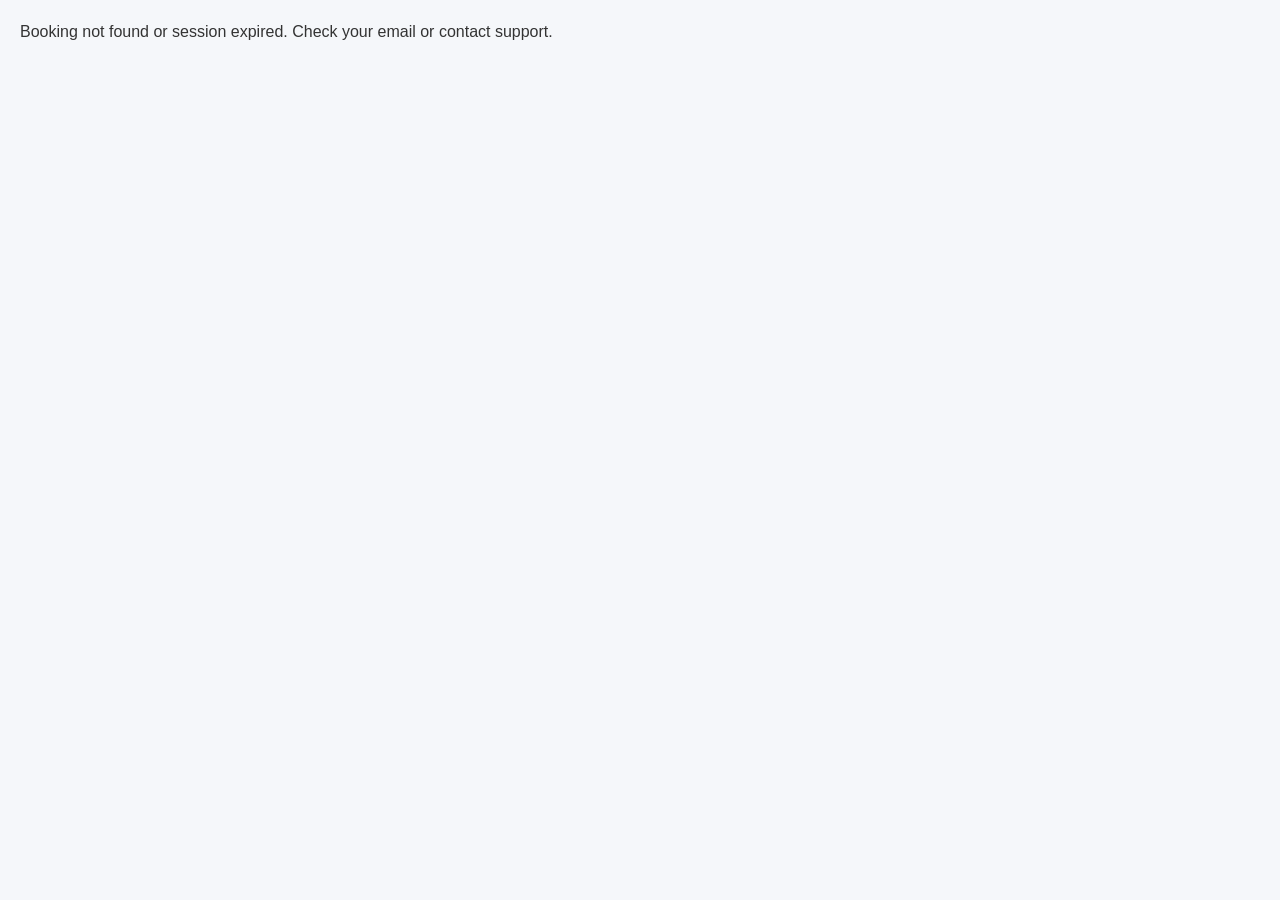
==== commit 82ff6074: "final project" ====
--- a/FrountEnd/CustomerDashBoard/DashBoardSample02.html
+++ b/FrountEnd/CustomerDashBoard/DashBoardSample02.html
@@ -9,6 +9,21 @@
   <link rel="stylesheet" href="dashboard.css">
 <!--  <link rel="stylesheet" href="unique-properties.css">-->
   <style>
+<<<<<<< HEAD
+=======
+    #notifications-booking-table {
+      font-size: 14px;
+    }
+    #notifications-booking-table th {
+      background: #0071c2;
+      color: white;
+    }
+    #notifications-booking-table td,
+    #notifications-booking-table th {
+      text-align: center;
+      vertical-align: middle;
+    }
+>>>>>>> 0eb3d42 (commit 1)
   </style>
 </head>
 <body>
@@ -30,6 +45,8 @@
 
   <div class="sidebar-menu">
     <!-- Main Menu -->
+
+
     <div class="menu-section">
       <button class="menu-item active" data-page="dashboard">
         <i class="fas fa-th-large"></i>
@@ -47,9 +64,12 @@
         <span>Profiles</span>
       </button>
 
-      <button class="menu-item" data-page="travel-policy">
-        <i class="fas fa-file-alt"></i>
-        <span>Travel Policy</span>
+      <!-- Also update your menu section to include a booking details menu item -->
+      <!-- Add this to your Booking section in the sidebar -->
+
+      <button class="menu-item" data-page="booking-details">
+        <i class="fas fa-file-invoice"></i>
+        <span>Booking Details</span>
       </button>
 
       <button class="menu-item" data-page="support">
@@ -58,8 +78,8 @@
       </button>
 
       <button class="menu-item" data-page="notifications">
-        <i class="fas fa-bell"></i>
-        <span>Notifications</span>
+        <i class="fas fa-close"></i>
+        <span>Cancellation</span>
       </button>
     </div>
 
@@ -214,6 +234,10 @@
             <div class="status upcoming">In 51 days</div>
           </div>
         </div>
+<<<<<<< HEAD
+=======
+
+>>>>>>> 0eb3d42 (commit 1)
       </div>
     </div>
 
@@ -300,6 +324,7 @@
     </div>
   </div>
 
+<<<<<<< HEAD
   <div id="travel-policy-page" class="page-content hidden">
     <div class="page-header">
       <h1 class="page-title">Travel Policy</h1>
@@ -312,6 +337,17 @@
     </div>
   </div>
 
+=======
+  <!-- Add this new page section to your DashBoardSample02.html -->
+  <!-- Place this with your other page-content divs -->
+
+  <div id="booking-details-page" class="page-content hidden">
+    <div id="booking-details-content-area"></div>
+  </div>
+
+
+
+>>>>>>> 0eb3d42 (commit 1)
   <div id="support-page" class="page-content hidden">
     <div class="page-header">
       <h1 class="page-title">Support</h1>
@@ -327,12 +363,36 @@
   <div id="notifications-page" class="page-content hidden">
     <div class="page-header">
       <h1 class="page-title">Notifications</h1>
+<<<<<<< HEAD
       <p class="page-subtitle">Manage your notification preferences</p>
     </div>
     <div style="background: white; border-radius: 12px; padding: 30px; text-align: center;">
       <i class="fas fa-bell" style="font-size: 48px; color: var(--booking-blue); margin-bottom: 20px;"></i>
       <h3>Notification Center</h3>
       <p>View and configure your notification settings.</p>
+=======
+      <p class="page-subtitle">Your latest booking updates</p>
+    </div>
+    <div style="background: white; border-radius: 12px; padding: 20px;">
+      <table class="table table-striped" id="notifications-booking-table">
+        <thead>
+        <tr>
+          <th>ID</th>
+          <th>Hotel</th>
+          <th>Room</th>
+          <th>Check-In</th>
+          <th>Check-Out</th>
+          <th>Status</th>
+          <th>Guests</th>
+          <th>Total Price</th>
+          <th>Booking cancel</th>
+        </tr>
+        </thead>
+        <tbody>
+        <!-- Rows will be loaded via JS -->
+        </tbody>
+      </table>
+>>>>>>> 0eb3d42 (commit 1)
     </div>
   </div>
 
@@ -380,6 +440,7 @@
   </div>
 
   <div id="payment-page" class="page-content hidden">
+<<<<<<< HEAD
     <div class="page-header">
       <h1 class="page-title">Payment</h1>
       <p class="page-subtitle">Manage payment methods and billing</p>
@@ -389,6 +450,11 @@
       <h3>Payment Methods</h3>
       <p>Manage your payment methods and view billing history.</p>
     </div>
+=======
+
+<!--    load payment html here-->
+
+>>>>>>> 0eb3d42 (commit 1)
   </div>
 
   <div id="general-settings-page" class="page-content hidden">
@@ -420,6 +486,7 @@
 <script src="https://cdnjs.cloudflare.com/ajax/libs/jquery/3.6.0/jquery.min.js"></script>
 <script src="customer.js"></script>
 <script src="Hotel_City.js"></script>
+<<<<<<< HEAD
 
 <script>
   // ====== Scroll Helpers for Dynamic Pages ======
@@ -770,10 +837,618 @@
     if (toggleButton && sidebar && window.innerWidth <= 768) {
       const isClickInsideSidebar = sidebar.contains(event.target);
       const isClickOnToggle = toggleButton.contains(event.target);
+=======
+<script src="chooseRoom.js"></script>
+<script src="BookingDetailsLoader.js"></script>
+<script src="payment.js"></script>
+<script src="PaymentAllMostDone.js"></script>
+
+<script>
+  /* Dashboard Enhanced Script
+   - Safe drop-in: does not rename or remove existing IDs/classes
+   - Adds defensive checks, robust booking-details flow, and fixes for previous errors
+*/
+
+  // ---------- Small helpers ----------
+  function el(id) { return document.getElementById(id); }
+  function elAll(sel) { return Array.from(document.querySelectorAll(sel)); }
+  function safeLog(...args) { console.log('[Dashboard]', ...args); }
+
+  // ---------- loadHtmlIntoContainer (keeps CSS/JS, avoids duplicates) ----------
+  async function loadHtmlIntoContainer(url, container) {
+    try {
+      const absoluteUrl = new URL(url, window.location.href).href;
+      const res = await fetch(absoluteUrl);
+      if (!res.ok) throw new Error(`Failed to load ${url}: ${res.status}`);
+      const text = await res.text();
+
+      const parser = new DOMParser();
+      const doc = parser.parseFromString(text, 'text/html');
+
+      // Add stylesheets if not already added
+      doc.querySelectorAll('link[rel="stylesheet"]').forEach(link => {
+        try {
+          const href = new URL(link.getAttribute('href'), absoluteUrl).href;
+          if (!document.querySelector(`link[href="${href}"]`)) {
+            const newLink = document.createElement('link');
+            newLink.rel = 'stylesheet';
+            newLink.href = href;
+            document.head.appendChild(newLink);
+          }
+        } catch (err) { console.warn('Invalid stylesheet href', err); }
+      });
+
+      // Append inline <style> blocks if not duplicate
+      doc.querySelectorAll('style').forEach(style => {
+        const exists = Array.from(document.head.querySelectorAll('style')).some(s => s.textContent === style.textContent);
+        if (!exists) document.head.appendChild(style.cloneNode(true));
+      });
+
+      // Inject content
+      container.innerHTML = doc.body.innerHTML;
+
+      // Execute scripts: inline scripts + external ones (insert to container)
+      // We use synchronous insertion (no async) to preserve order
+      const scripts = doc.querySelectorAll('script');
+      for (const oldScript of scripts) {
+        const s = document.createElement('script');
+        if (oldScript.src) {
+          // absolute src
+          s.src = new URL(oldScript.getAttribute('src'), absoluteUrl).href;
+          s.async = false;
+        } else {
+          s.textContent = oldScript.textContent;
+        }
+        container.appendChild(s);
+      }
+    } catch (err) {
+      console.error('Error loading HTML into container:', err);
+      throw err;
+    }
+  }
+
+  // ---------- Scrolling helpers (preserve your element IDs) ----------
+  function scrollProperties(direction) {
+    const container = el('propertiesContainer');
+    if (container) {
+      const amount = (direction === 'left' ? -300 : 300);
+      container.scrollBy({ left: amount, behavior: 'smooth' });
+    } else {
+      console.warn('propertiesContainer not found');
+    }
+  }
+  function scrollHomes(direction) {
+    const container = el('homesContainer');
+    if (container) {
+      const amount = (direction === 'left' ? -300 : 300);
+      container.scrollBy({ left: amount, behavior: 'smooth' });
+    } else {
+      console.warn('homesContainer not found');
+    }
+  }
+
+  // ---------- Refresh dynamic section content (used when returning to dashboard) ----------
+  function refreshSectionContent(previousPage) {
+    try {
+      if (!previousPage) return;
+      if (previousPage === 'invite-team') {
+        const hotelBookingContent = el('hotel-booking-content-area');
+        if (!hotelBookingContent) return;
+        const url = '../../FrountEnd/CustomerSection/AboutHotelBooking/HotelBookingPage.html?_=' + Date.now();
+        loadHtmlIntoContainer(url, hotelBookingContent)
+                .then(() => {
+                  if (typeof initializeHotelCityPage === 'function') initializeHotelCityPage();
+                  // reattach choose button if it exists inside loaded content
+                  try {
+                    const chooseBtn = hotelBookingContent.querySelector('.choose-room-btn');
+                    if (chooseBtn) {
+                      chooseBtn.onclick = function (e) {
+                        e.preventDefault();
+                        if (typeof openChooseRoomFromHotel === 'function') openChooseRoomFromHotel();
+                      };
+                    }
+                  } catch (err) {
+                    console.error('Error re-attaching choose-room handler: ', err);
+                  }
+                })
+                .catch(err => console.error('Error refreshing invite-team content:', err));
+      } else if (previousPage === 'bookings') {
+        const mainContent = el('main-content-area');
+        if (!mainContent) return;
+        const url = '../../FrountEnd/HomePage/CustomerInterFace.html?_=' + Date.now();
+        loadHtmlIntoContainer(url, mainContent)
+                .then(() => {
+                  // re-init functions if they exist
+                  if (typeof initializeFavorites === 'function') initializeFavorites();
+                  if (typeof initializeTabSwitching === 'function') initializeTabSwitching();
+                  if (typeof initializeExploreDestinations === 'function') initializeExploreDestinations();
+                  if (typeof initializeTripPlanner === 'function') initializeTripPlanner();
+                  if (typeof initializeSearchFunctionality === 'function') initializeSearchFunctionality();
+                  if (typeof initializeCategoryButtons === 'function') initializeCategoryButtons();
+                  if (typeof initializeDestinationClicks === 'function') initializeDestinationClicks();
+                  if (typeof initializeInputEffects === 'function') initializeInputEffects();
+                  if (typeof loadHotels === 'function') loadHotels();
+                })
+                .catch(err => console.error('Error refreshing bookings content:', err));
+      } else if (previousPage === 'choose-room') {
+        const chooseRoomContent = el('choose-room-content-area');
+        if (!chooseRoomContent) return;
+        const url = '../../FrountEnd/CustomerSection/ChooseROOM/chooseRoom.html?_=' + Date.now();
+        loadHtmlIntoContainer(url, chooseRoomContent)
+                .then(() => { if (typeof initializeChooseRoomPage === 'function') initializeChooseRoomPage(); })
+                .catch(err => console.error('Error refreshing choose-room content:', err));
+      }
+    } catch (err) {
+      console.error('refreshSectionContent error:', err);
+    }
+  }
+
+  // ---------- Navigation handler (menu) ----------
+  // We'll only attach if .menu-item elements exist
+  (function setupMenuNavigation() {
+    const menuItems = elAll('.menu-item');
+    const pageContents = elAll('.page-content');
+    const dashboardContent = document.querySelector('.dashboard-content') || null;
+    const topHeader = document.querySelector('.top-header') || null;
+    const searchSection = document.querySelector('.search-section') || null;
+
+    if (!menuItems || menuItems.length === 0) {
+      safeLog('No menu items found; skipping menu wiring');
+      return;
+    }
+
+    menuItems.forEach(item => {
+      item.addEventListener('click', function () {
+        // ensure dataset.page exists
+        const targetPage = this.dataset ? this.dataset.page : undefined;
+        if (!targetPage) {
+          console.warn('Clicked menu item has no data-page attribute; ignoring');
+          return;
+        }
+
+        // Determine currently visible page id (if any)
+        const visiblePageEl = pageContents.find(p => !p.classList.contains('hidden')) || null;
+        const visiblePage = visiblePageEl ? visiblePageEl.id.replace(/-page$/, '') : (dashboardContent && getComputedStyle(dashboardContent).display !== 'none' ? 'dashboard' : null);
+
+        // If leaving invite-team mark for refresh on return
+        if (visiblePage === 'invite-team' && targetPage !== 'invite-team') {
+          try { sessionStorage.setItem('inviteLeft', 'true'); } catch (e) { /* ignore */ }
+        }
+
+        // Update active UI classes
+        menuItems.forEach(mi => mi.classList.remove('active'));
+        this.classList.add('active');
+
+        // Hide all page containers
+        pageContents.forEach(p => p.classList.add('hidden'));
+        if (dashboardContent) dashboardContent.style.display = 'none';
+
+        // Dashboard special-case -> show and refresh previous section
+        if (targetPage === 'dashboard') {
+          if (dashboardContent) dashboardContent.style.display = 'block';
+          if (topHeader) topHeader.style.display = 'flex';
+          if (searchSection) searchSection.style.display = 'block';
+          try {
+            if (visiblePage && visiblePage !== 'dashboard') refreshSectionContent(visiblePage);
+          } catch (err) { console.error('Error refreshing previous section on dashboard entry:', err); }
+          return;
+        }
+
+        // Hide header/search on subpages
+        if (topHeader) topHeader.style.display = 'none';
+        if (searchSection) searchSection.style.display = 'none';
+        if (dashboardContent) dashboardContent.style.display = 'none';
+
+        // Reveal the target page element if exists
+        const targetPageElement = el(targetPage + '-page');
+        if (targetPageElement) targetPageElement.classList.remove('hidden');
+
+        // Special handling for booking-details page
+        if (targetPage === 'booking-details') {
+          const bookingDetailsPage = el('booking-details-page');
+          const bookingDetailsContent = el('booking-details-content-area');
+
+          if (bookingDetailsPage && bookingDetailsContent) {
+            const bookingDetailsJson = sessionStorage.getItem('currentBookingDetails');
+            if (bookingDetailsJson) {
+              const bookingCandidates = [
+                'BookingDetailsLoader.html',
+                './BookingDetailsLoader.html',
+                '../BookingDetailsLoader.html',
+                '../../BookingDetailsLoader.html',
+                '../../FrountEnd/CustomerSection/BookingDetails/BookingDetailsLoader.html',
+                '../CustomerSection/BookingDetails/BookingDetailsLoader.html',
+                '/FrountEnd/CustomerSection/BookingDetails/BookingDetailsLoader.html',
+                window.location.origin + '/AAD-Final-Project/FrountEnd/CustomerSection/BookingDetails/BookingDetailsLoader.html'
+              ];
+
+              (function tryCandidatesAndLoad(candidates, container) {
+                let tried = [];
+                const tryOne = (idx) => {
+                  if (idx >= candidates.length) {
+                    const msg = 'None of the candidate paths worked. Tried: ' + JSON.stringify(tried);
+                    console.error(msg);
+                    container.innerHTML = '<div style="padding:20px">Failed to load booking details page. (tried multiple paths)</div>';
+                    return Promise.reject(new Error(msg));
+                  }
+                  const p = candidates[idx];
+                  tried.push(p);
+                  const absolute = new URL(p, window.location.href).href;
+                  return fetch(absolute, { method: 'GET', cache: 'no-store' })
+                          .then(res => {
+                            if (res.ok) {
+                              return loadHtmlIntoContainer(absolute, container).then(() => absolute);
+                            } else {
+                              console.debug('tryCandidatesAndLoad: not ok', res.status, absolute);
+                              return tryOne(idx + 1);
+                            }
+                          })
+                          .catch(err => {
+                            console.debug('tryCandidatesAndLoad fetch failed for', absolute, err);
+                            return tryOne(idx + 1);
+                          });
+                };
+
+                return tryOne(0)
+                        .then(found => {
+                          console.log('Loaded booking details from', found);
+                          if (typeof window.initializeBookingDetailsPage === 'function') {
+                            try { window.initializeBookingDetailsPage(); } catch (e) { console.warn(e); }
+                          } else {
+                            setTimeout(() => { if (typeof window.initializeBookingDetailsPage === 'function') window.initializeBookingDetailsPage(); }, 150);
+                          }
+                        })
+                        .catch(err => {
+                          console.error('Error loading booking details content:', err);
+                        });
+              })(bookingCandidates, bookingDetailsContent);
+            } else {
+              bookingDetailsContent.innerHTML = `
+        <div style="padding: 40px; text-align: center; background: white; border-radius: 8px; margin: 20px;">
+          <i class="fas fa-file-invoice" style="font-size: 48px; color: #0071c2; margin-bottom: 20px;"></i>
+          <h3 style="color: #262626; margin-bottom: 16px;">No Booking Details Available</h3>
+          <p style="color: #6b6b6b; margin-bottom: 32px;">Complete a booking to view details here.</p>
+          <button onclick="document.querySelector('[data-page=\\'manage-team\\']') && document.querySelector('[data-page=\\'manage-team\\']').click()"
+                  style="background: #0071c2; color: white; border: none; padding: 12px 24px; border-radius: 4px; margin-top: 16px; cursor: pointer;">
+            Start Booking
+          </button>
+        </div>`;
+            }
+            bookingDetailsPage.classList.remove('hidden');
+          }
+          return;
+        }
+
+        // bookings page -> load main content module
+        if (targetPage === 'bookings') {
+          const mainContent = el('main-content-area');
+          if (mainContent) {
+            loadHtmlIntoContainer('../../FrountEnd/HomePage/CustomerInterFace.html', mainContent)
+                    .then(() => {
+                      if (typeof initializeFavorites === 'function') initializeFavorites();
+                      if (typeof initializeTabSwitching === 'function') initializeTabSwitching();
+                      if (typeof initializeExploreDestinations === 'function') initializeExploreDestinations();
+                      if (typeof initializeTripPlanner === 'function') initializeTripPlanner();
+                      if (typeof initializeSearchFunctionality === 'function') initializeSearchFunctionality();
+                      if (typeof initializeCategoryButtons === 'function') initializeCategoryButtons();
+                      if (typeof initializeDestinationClicks === 'function') initializeDestinationClicks();
+                      if (typeof initializeInputEffects === 'function') initializeInputEffects();
+                      if (typeof loadHotels === 'function') loadHotels();
+                    })
+                    .catch(err => console.error('Error loading bookings content:', err));
+          }
+          return;
+        }
+
+        // invite-team -> load hotel booking page (with cache-buster when returning)
+        if (targetPage === 'invite-team') {
+          const inviteTeamPage = el('invite-team-page');
+          const hotelBookingContent = el('hotel-booking-content-area');
+          if (inviteTeamPage && hotelBookingContent) {
+            const inviteLeft = sessionStorage.getItem('inviteLeft') === 'true';
+            if (inviteLeft) hotelBookingContent.innerHTML = '';
+            const url = '../../FrountEnd/CustomerSection/AboutHotelBooking/HotelBookingPage.html' + (inviteLeft ? '?_=' + Date.now() : '');
+            loadHtmlIntoContainer(url, hotelBookingContent)
+                    .then(() => {
+                      if (typeof initializeHotelCityPage === 'function') initializeHotelCityPage();
+                      // Attach choose-room button handler if exists
+                      try {
+                        const chooseBtn = hotelBookingContent.querySelector('.choose-room-btn');
+                        if (chooseBtn) {
+                          chooseBtn.onclick = function (e) {
+                            e.preventDefault();
+                            if (typeof openChooseRoomFromHotel === 'function') openChooseRoomFromHotel();
+                          };
+                        }
+                      } catch (err) { console.error('Error attaching choose-room handler:', err); }
+                      try { sessionStorage.setItem('inviteLeft', 'false'); } catch (e) {}
+                    })
+                    .catch(err => {
+                      console.error('Error loading hotel booking content:', err);
+                      hotelBookingContent.innerHTML = '<div style="padding:20px">Failed to load hotel booking content. Please try again.</div>';
+                    });
+            inviteTeamPage.classList.remove('hidden');
+          }
+          return;
+        }
+
+        // choose-room page -> load chooseRoom.html
+        if (targetPage === 'choose-room') {
+          const chooseRoomPage = el('choose-room-page');
+          const chooseRoomContent = el('choose-room-content-area');
+          if (chooseRoomPage && chooseRoomContent) {
+            loadHtmlIntoContainer('../../FrountEnd/CustomerSection/ChooseROOM/chooseRoom.html', chooseRoomContent)
+                    .then(() => { if (typeof initializeChooseRoomPage === 'function') initializeChooseRoomPage(); })
+                    .catch(err => { console.error('Error loading choose-room content:', err); });
+            chooseRoomPage.classList.remove('hidden');
+          } else {
+            console.warn('choose-room page or content area missing');
+          }
+          return;
+        }
+
+        // Default: other pages will just be visible by the generic show above
+
+// ---------- payment (loads external payment.html into payment-page) ----------
+        // ---------- payment: load payment into an isolated iframe (prevents CSS collisions) ----------
+        if (targetPage === 'payment') {
+          const paymentPage = el('payment-page');
+          if (!paymentPage) {
+            console.warn('payment-page element not found in DOM');
+            return;
+          }
+
+          // remove any previous iframe (clean re-open)
+          const prev = paymentPage.querySelector('iframe#payment-iframe');
+          if (prev) prev.remove();
+
+          // create frame container (keeps page header/placeholder unchanged)
+          let iframe = document.createElement('iframe');
+          iframe.id = 'payment-iframe';
+          iframe.style.width = '100%';
+          iframe.style.minHeight = '600px'; // adjust as needed
+          iframe.style.height = 'calc(100vh - 160px)'; // optional: full-ish height
+          iframe.style.border = '0';
+          iframe.sandbox = 'allow-same-origin allow-scripts allow-forms allow-modals'; // same-origin + scripts
+          // if your payment.html is on same origin, you can call iframe.contentWindow functions
+
+          // Set src to the path (adjust path to your project)
+          iframe.src = '../../FrountEnd/CustomerSection/Payment/payment.html';
+
+          // append without removing the page header/placeholder content
+          paymentPage.appendChild(iframe);
+
+          // Optional: call initializer inside iframe after loaded (same-origin required)
+          iframe.addEventListener('load', () => {
+            try {
+              const win = iframe.contentWindow;
+              if (win && typeof win.initializePaymentPage === 'function') {
+                win.initializePaymentPage();
+              }
+            } catch (e) {
+              // cross-origin or missing initializer
+              console.warn('Could not call initializePaymentPage in iframe (maybe cross-origin):', e);
+            }
+          });
+
+          paymentPage.classList.remove('hidden');
+          return;
+        }
+
+      });
+    });
+  })();
+
+  // ---------- Booking details navigation helpers ----------
+  function loadBookingDetails() {
+    const bookingDetailsBtn = document.querySelector('[data-page="booking-details"]');
+    if (bookingDetailsBtn) bookingDetailsBtn.click();
+    else navigateToBookingDetailsDirectly();
+  }
+  function navigateToBookingDetailsDirectly() {
+    // hide all page-content containers
+    elAll('.page-content').forEach(p => p.classList.add('hidden'));
+    if (el('dashboard-content')) el('dashboard-content').style.display = 'none';
+    if (document.querySelector('.top-header')) document.querySelector('.top-header').style.display = 'none';
+    if (document.querySelector('.search-section')) document.querySelector('.search-section').style.display = 'none';
+
+    let bookingDetailsPage = el('booking-details-page');
+    if (!bookingDetailsPage) {
+      bookingDetailsPage = document.createElement('div');
+      bookingDetailsPage.id = 'booking-details-page';
+      bookingDetailsPage.className = 'page-content';
+      bookingDetailsPage.innerHTML = '<div id="booking-details-content-area"></div>';
+      const mainContent = document.querySelector('.main-content') || document.body;
+      mainContent.appendChild(bookingDetailsPage);
+    }
+
+    const bookingDetailsContent = el('booking-details-content-area') || bookingDetailsPage.querySelector('#booking-details-content-area');
+
+    // attempt to load the booking details content
+    const bookingDetailsJson = sessionStorage.getItem('currentBookingDetails');
+    if (bookingDetailsJson) {
+      loadHtmlIntoContainer('../../FrountEnd/CustomerSection/BookingDetails/BookingDetailsLoader.html', bookingDetailsContent)
+
+              .then(() => {
+                if (typeof window.initializeBookingDetailsPage === 'function') window.initializeBookingDetailsPage();
+              })
+              .catch(err => {
+                console.error('Error loading booking details:', err);
+                bookingDetailsContent.innerHTML = '<div style="padding:20px">Failed to load booking details.</div>';
+              });
+    } else {
+      bookingDetailsContent.innerHTML = `
+      <div style="padding: 40px; text-align: center; background: white; border-radius: 8px; margin: 20px;">
+        <i class="fas fa-file-invoice" style="font-size: 48px; color: #0071c2; margin-bottom: 20px;"></i>
+        <h3 style="color: #262626; margin-bottom: 16px;">No Booking Details Available</h3>
+        <p style="color: #6b6b6b; margin-bottom: 32px;">Complete a booking first to view your booking details here.</p>
+        <button onclick="document.querySelector('[data-page=\\'manage-team\\']') && document.querySelector('[data-page=\\'manage-team\\']').click()"
+                style="background: #0071c2; color: white; border: none; padding: 12px 24px; border-radius: 4px; margin-top: 16px; cursor: pointer;">
+          Start Booking
+        </button>
+      </div>`;
+    }
+
+    bookingDetailsPage.classList.remove('hidden');
+    // update sidebar active state
+    elAll('.menu-item').forEach(mi => mi.classList.remove('active'));
+    const bookingMenu = document.querySelector('[data-page="booking-details"]');
+    if (bookingMenu) bookingMenu.classList.add('active');
+  }
+
+  // expose globally
+  window.loadBookingDetails = loadBookingDetails;
+  window.navigateToBookingDetailsDirectly = navigateToBookingDetailsDirectly;
+
+  // ---------- Open Choose Room from Hotel (supports optional hotelId param) ----------
+  async function openChooseRoomFromHotel(hotelId) {
+    try {
+      if (hotelId) {
+        try { sessionStorage.setItem('selectedHotelId', hotelId); } catch (e) {}
+      }
+
+      const chooseRoomContent = el('choose-room-content-area');
+      const chooseRoomPage = el('choose-room-page');
+      const manageTeamPage = el('manage-team-page');
+
+      // If chooseRoom area does not exist, fallback to injecting into manage-team
+      if (!chooseRoomContent) {
+        if (!manageTeamPage) {
+          console.warn('No choose-room container or manage-team page found.');
+          return;
+        }
+        // create temp container inside manage-team
+        manageTeamPage.innerHTML = '<div id="temp-choose-room-content"></div>';
+        const tempContainer = el('temp-choose-room-content');
+        const url = '../../FrountEnd/CustomerSection/ChooseROOM/chooseRoom.html' + (hotelId ? '?id=' + hotelId : '');
+        await loadHtmlIntoContainer(url, tempContainer);
+        manageTeamPage.classList.remove('hidden');
+        elAll('.menu-item').forEach(mi => mi.classList.remove('active'));
+        const manageBtn = document.querySelector('[data-page="manage-team"]');
+        if (manageBtn) manageBtn.classList.add('active');
+        return;
+      }
+
+      const url = '../../FrountEnd/CustomerSection/ChooseROOM/chooseRoom.html' + (hotelId ? '?id=' + hotelId : '');
+      await loadHtmlIntoContainer(url, chooseRoomContent);
+      // hide other pages and show choose-room page
+      elAll('.page-content').forEach(p => p.classList.add('hidden'));
+      if (el('dashboard-content')) el('dashboard-content').style.display = 'none';
+      chooseRoomPage && chooseRoomPage.classList.remove('hidden');
+      elAll('.menu-item').forEach(mi => mi.classList.remove('active'));
+      const sidebarChoose = elAll('.menu-item').find(m => m.dataset.page === 'choose-room' || m.dataset.page === 'manage-team');
+      if (sidebarChoose) sidebarChoose.classList.add('active');
+    } catch (err) {
+      console.error('openChooseRoomFromHotel error:', err);
+    }
+  }
+  window.openChooseRoomFromHotel = openChooseRoomFromHotel;
+
+  // Enhanced wrapper to accept callback when booking completes
+  async function openChooseRoomFromHotelEnhanced(hotelId, onBookingComplete) {
+    try {
+      if (onBookingComplete) window.bookingCompleteCallback = onBookingComplete;
+      await openChooseRoomFromHotel(hotelId);
+    } catch (err) {
+      console.error('openChooseRoomFromHotelEnhanced error', err);
+    }
+  }
+  window.openChooseRoomFromHotelEnhanced = openChooseRoomFromHotelEnhanced;
+
+  // Booking completion handler (stores booking details and navigates or calls callback)
+  function handleBookingCompletion(bookingDetails) {
+    if (!bookingDetails) {
+      console.warn('handleBookingCompletion called with no bookingDetails');
+      return;
+    }
+    try {
+      sessionStorage.setItem('currentBookingDetails', JSON.stringify(bookingDetails));
+      safeLog('Saved booking details', bookingDetails);
+    } catch (e) {
+      console.error('Error saving booking details to sessionStorage', e);
+    }
+
+    if (typeof window.bookingCompleteCallback === 'function') {
+      try {
+        window.bookingCompleteCallback(bookingDetails);
+      } catch (err) {
+        console.error('bookingCompleteCallback failed', err);
+      }
+      delete window.bookingCompleteCallback;
+    } else {
+      // default: go to booking details page after a short delay
+      setTimeout(() => loadBookingDetails(), 600);
+    }
+  }
+  window.handleBookingCompletion = handleBookingCompletion;
+
+  // ---------- Utility: disable booked room in UI (called after booking success) ----------
+  function disableRoomInUI(roomId) {
+    const container = el('room-cards');
+    if (!container) return;
+    const btn = container.querySelector(`.room-book-btn[data-roomid="${roomId}"]`);
+    if (btn) {
+      btn.disabled = true;
+      btn.innerText = 'Unavailable ❌';
+      btn.style.background = '#ccc';
+      btn.style.cursor = 'not-allowed';
+      const card = btn.closest('.room-card');
+      if (card) card.classList.add('unavailable');
+    }
+  }
+  window.disableRoomInUI = disableRoomInUI;
+
+  // ---------- Test helper: create sample booking (safe demo) ----------
+  function createSampleBookingDetails() {
+    const sampleBookingDetails = {
+      bookingId: 'BOOK123456',
+      roomName: 'Deluxe Suite',
+      totalPrice: '250.00',
+      checkIn: '2024-01-15',
+      checkOut: '2024-01-17',
+      guests: '2',
+      hotelName: 'Grand Hotel',
+      hotelAddress: '123 Main Street, City Center',
+      hotelLocation: 'New York, NY',
+      bookingDate: new Date().toISOString(),
+      hotelDetails: {
+        name: 'Grand Hotel',
+        address: '123 Main Street, City Center',
+        location: 'New York, NY',
+        rating: '9.1',
+        stars: '★★★★★',
+        description: 'Luxury hotel in the heart of the city',
+        pricePerNight: '125',
+        image: 'https://images.unsplash.com/photo-1566073771259-6a8506099945?w=800&h=600&fit=crop'
+      }
+    };
+    sessionStorage.setItem('currentBookingDetails', JSON.stringify(sampleBookingDetails));
+    console.log('Sample booking details created');
+    alert('Sample booking details created! You can now view the Booking Details page.');
+  }
+  window.createSampleBookingDetails = createSampleBookingDetails;
+
+  // ---------- Mobile menu toggle & outside click close ----------
+  const mobileMenuToggle = el('mobileMenuToggle');
+  if (mobileMenuToggle) {
+    mobileMenuToggle.addEventListener('click', function (e) {
+      e.stopPropagation();
+      const sidebar = el('sidebar');
+      if (sidebar) sidebar.classList.toggle('active');
+    });
+  }
+  document.addEventListener('click', function (ev) {
+    const sidebar = el('sidebar');
+    const toggleButton = el('mobileMenuToggle');
+    if (toggleButton && sidebar && window.innerWidth <= 768) {
+      const isClickInsideSidebar = sidebar.contains(ev.target);
+      const isClickOnToggle = toggleButton.contains(ev.target);
+>>>>>>> 0eb3d42 (commit 1)
       if (!isClickInsideSidebar && !isClickOnToggle) sidebar.classList.remove('active');
     }
   });
 
+<<<<<<< HEAD
   // ====== Greeting Method ======
   function parseJwt(token) {
     try {
@@ -820,15 +1495,295 @@
           } else {
             greetingElement.textContent = `${timeGreeting}, User`;
             console.error("Error fetching greeting:", xhr.responseText);
+=======
+  // ---------- JWT parse & greeting ----------
+  function parseJwt(token) {
+    try {
+      const payload = token.split('.')[1];
+      return JSON.parse(atob(payload));
+    } catch (e) {
+      console.error('Invalid JWT:', e);
+      return null;
+    }
+  }
+  function updateGreeting() {
+    const greetingElement = el('greeting-text');
+    if (!greetingElement) return;
+
+    const now = new Date();
+    const hour = now.getHours();
+    let timeGreeting = 'Good day';
+    if (hour >= 5 && hour < 12) timeGreeting = 'Good morning';
+    else if (hour >= 12 && hour < 18) timeGreeting = 'Good afternoon';
+    else timeGreeting = 'Good evening';
+
+    const token = localStorage.getItem('accessToken');
+    if (!token) {
+      greetingElement.textContent = `${timeGreeting}, User`;
+      return;
+    }
+
+    // If jQuery is available, use it for the existing endpoint; otherwise fallback to fetch
+    if (window.jQuery) {
+      $.ajax({
+        url: 'http://localhost:8080/hello/user',
+        method: 'GET',
+        headers: { 'Authorization': 'Bearer ' + token },
+        success: function () {
+          const payload = parseJwt(token);
+          greetingElement.textContent = payload && payload.sub ? `${timeGreeting}, ${payload.sub}` : `${timeGreeting}, User`;
+        },
+        error: function (xhr) {
+          if (xhr.status === 403) {
+            window.location.href = 'admin-dashboard.html';
+          } else if (xhr.status === 401) {
+            localStorage.removeItem('accessToken');
+            window.location.href = '../loging.html';
+          } else {
+            greetingElement.textContent = `${timeGreeting}, User`;
+            console.error('Error fetching greeting:', xhr.responseText);
+>>>>>>> 0eb3d42 (commit 1)
           }
         }
       });
     } else {
+<<<<<<< HEAD
       greetingElement.textContent = `${timeGreeting}, User`;
     }
   }
 
   document.addEventListener("DOMContentLoaded", updateGreeting);
+=======
+      // fallback fetch
+      fetch('http://localhost:8080/hello/user', {
+        method: 'GET',
+        headers: { 'Authorization': 'Bearer ' + token }
+      }).then(res => {
+        if (res.ok) {
+          const payload = parseJwt(token);
+          greetingElement.textContent = payload && payload.sub ? `${timeGreeting}, ${payload.sub}` : `${timeGreeting}, User`;
+        } else if (res.status === 403) {
+          window.location.href = 'admin-dashboard.html';
+        } else if (res.status === 401) {
+          localStorage.removeItem('accessToken');
+          window.location.href = '../loging.html';
+        } else {
+          greetingElement.textContent = `${timeGreeting}, User`;
+        }
+      }).catch(err => {
+        greetingElement.textContent = `${timeGreeting}, User`;
+        console.error('Error fetching greeting (fetch):', err);
+      });
+    }
+  }
+  document.addEventListener('DOMContentLoaded', updateGreeting);
+
+  // Expose some functions globally (keeps existing usages intact)
+  window.scrollProperties = scrollProperties;
+  window.scrollHomes = scrollHomes;
+  window.openChooseRoomFromHotel = openChooseRoomFromHotel;
+  window.handleBookingCompletion = handleBookingCompletion;
+  window.disableRoomInUI = disableRoomInUI;
+  window.loadHtmlIntoContainer = loadHtmlIntoContainer;
+
+
+
+  // ===============================
+  // Frontend-only fallback: loadNotifications (robust)
+  // - Fetch /api/bookings
+  // - Resolve roomType -> name (try per-id GET, fallback to GET /api/roomtypes)
+  // - Resolve hotel -> name (GET /api/hotels/{id}, unwrap ApiResponse if needed)
+  // - Skip CANCELLED rows
+  // - Attach cancel handlers
+  // ===============================
+
+  (async function debugBookings() {
+    const token = localStorage.getItem('accessToken');
+    console.log('token present?', !!token);
+
+    try {
+      const res = await fetch('http://localhost:8080/api/bookings', {
+        headers: token ? { 'Authorization': 'Bearer ' + token } : {}
+      });
+      console.log('GET /api/bookings status', res.status);
+      const json = await res.text();
+      try { console.log('bookings json (parsed):', JSON.parse(json)); }
+      catch(e){ console.log('bookings raw text:', json); }
+    } catch (err) {
+      console.error('fetch /api/bookings failed:', err);
+    }
+  })();
+
+
+  async function fetchJson(url, token, opts = {}) {
+    try {
+      const headers = opts.headers || {};
+      if (token) headers['Authorization'] = 'Bearer ' + token;
+      const res = await fetch(url, { ...opts, headers });
+      if (!res.ok) return null;
+      return await res.json();
+    } catch (e) {
+      console.warn('fetchJson error', url, e);
+      return null;
+    }
+  }
+
+  async function loadNotifications() {
+    const token = localStorage.getItem('accessToken');
+    if (!token) {
+      console.warn('No token found - cannot load notifications');
+      return;
+    }
+
+    try {
+      // 1) Load bookings
+      const bookings = await fetchJson('http://localhost:8080/api/bookings', token);
+      if (!bookings || !Array.isArray(bookings)) {
+        console.error('Bookings response invalid', bookings);
+        return;
+      }
+
+      // 2) Collect unique roomTypeIds (support multiple naming conventions)
+      const roomIdsSet = new Set();
+      for (const b of bookings) {
+        const rid = b.roomTypeId ?? b.room_type_id ?? b.room_typeid ?? b.room_type ?? null;
+        if (rid != null) roomIdsSet.add(String(rid));
+      }
+      const roomIds = Array.from(roomIdsSet);
+
+      // 3) Try to fetch room types individually
+      const roomMap = new Map(); // id -> roomObj
+      if (roomIds.length > 0) {
+        const roomFetches = roomIds.map(id =>
+                fetchJson(`http://localhost:8080/api/roomtypes/${id}`, token)
+                        .then(r => ({ id, r }))
+        );
+        const roomResults = await Promise.all(roomFetches);
+        for (const { id, r } of roomResults) {
+          if (r) {
+            // normalize returned object (if it's wrapped)
+            const payload = r.data ?? r;
+            roomMap.set(String(id), payload);
+          }
+        }
+
+        // 3b) If any roomId didn't return individually, try bulk GET /api/roomtypes (if available)
+        const missing = roomIds.filter(id => !roomMap.has(String(id)));
+        if (missing.length > 0) {
+          const bulk = await fetchJson('http://localhost:8080/api/roomtypes', token);
+          if (Array.isArray(bulk)) {
+            bulk.forEach(rt => {
+              const payload = rt.data ?? rt;
+              const idStr = String(payload.id ?? payload.roomTypeId ?? payload.id);
+              if (idStr) roomMap.set(idStr, payload);
+            });
+          }
+        }
+      }
+
+      // 4) Collect hotelIds from roomMap and fetch hotels
+      const hotelIdsSet = new Set();
+      for (const room of roomMap.values()) {
+        const hid = room.hotelId ?? room.hotel_id ?? room.hotel ?? null;
+        if (hid != null) hotelIdsSet.add(String(hid));
+      }
+      const hotelMap = new Map(); // id -> hotelObj
+      if (hotelIdsSet.size > 0) {
+        const hotelFetches = Array.from(hotelIdsSet).map(id =>
+                fetchJson(`http://localhost:8080/api/hotels/${id}`, token).then(r => ({ id, r }))
+        );
+        const hotelResults = await Promise.all(hotelFetches);
+        for (const { id, r } of hotelResults) {
+          if (!r) continue;
+          // hotel controller may return ApiResponse wrapper { data: {...} }
+          const payload = r.data ?? r;
+          hotelMap.set(String(id), payload);
+        }
+      }
+
+      // 5) Render table (skip CANCELLED rows)
+      const tbody = document.querySelector('#notifications-booking-table tbody');
+      if (!tbody) {
+        console.error('#notifications-booking-table tbody not found');
+        return;
+      }
+      tbody.innerHTML = '';
+
+      bookings.forEach(b => {
+        const status = (b.status ?? b.bookingStatus ?? '').toString().toUpperCase();
+        if (status === 'CANCELLED') return; // skip cancelled rows
+
+        const rtId = String(b.roomTypeId ?? b.room_type_id ?? b.room_typeid ?? b.room_type ?? '');
+        const room = roomMap.get(rtId) || {};
+        const hotel = hotelMap.get(String(room.hotelId ?? room.hotel_id ?? room.hotel ?? '')) || {};
+
+        const hotelName = (b.hotelName ?? b.hotel_name ?? hotel.name ?? hotel.data?.name) || '-';
+        const roomName = (b.roomTypeName ?? b.room_type_name ?? room.name ?? room.data?.name) || '-';
+        const checkIn = b.checkInDate ?? b.check_in_date ?? '-';
+        const checkOut = b.checkOutDate ?? b.check_out_date ?? '-';
+        const guests = b.guests ?? b.noOfGuests ?? b.no_of_guests ?? '-';
+        const total = b.totalPrice ?? b.total_price ?? b.total ?? '-';
+
+        const tr = document.createElement('tr');
+        tr.innerHTML = `
+        <td>${b.id}</td>
+        <td>${hotelName}</td>
+        <td>${roomName}</td>
+        <td>${checkIn}</td>
+        <td>${checkOut}</td>
+        <td class="text-success">${status}</td>
+        <td>${guests}</td>
+        <td>${total}</td>
+        <td>
+          <button class="btn btn-sm btn-danger cancel-btn" data-id="${b.id}">Cancel</button>
+        </td>
+      `;
+        tbody.appendChild(tr);
+      });
+
+      // 6) Attach cancel handlers
+      document.querySelectorAll('.cancel-btn').forEach(btn => {
+        btn.addEventListener('click', async function () {
+          const bookingId = this.dataset.id;
+          if (!bookingId) return;
+          if (!confirm('Are you sure you want to cancel booking ' + bookingId + '?')) return;
+
+          try {
+            const cancelRes = await fetch(`http://localhost:8080/api/bookings/${bookingId}/cancel`, {
+              method: 'PUT',
+              headers: { 'Authorization': 'Bearer ' + token }
+            });
+            if (!cancelRes.ok) {
+              const txt = await cancelRes.text().catch(()=>null);
+              throw new Error('Cancel failed: ' + (txt || cancelRes.status));
+            }
+
+            // success — reload notifications (which will now skip CANCELLED rows)
+            await loadNotifications();
+            // optional user feedback
+            alert('Booking cancelled successfully');
+          } catch (err) {
+            console.error('Cancel error', err);
+            alert('Failed to cancel booking. See console for details.');
+          }
+        });
+      });
+
+    } catch (err) {
+      console.error('loadNotifications general error', err);
+    }
+  }
+
+  // hook up to notifications sidebar button
+  const notificationsMenu = document.querySelector("[data-page='notifications']");
+  if (notificationsMenu) {
+    notificationsMenu.addEventListener('click', loadNotifications);
+  }
+
+  // expose for manual reload/testing
+  window.loadNotifications = loadNotifications;
+
+>>>>>>> 0eb3d42 (commit 1)
 
 
 </script>
--- a/FrountEnd/CustomerDashBoard/dashboard.css
+++ b/FrountEnd/CustomerDashBoard/dashboard.css
@@ -319,6 +319,269 @@
     display: flex;
     align-items: center;
     gap: 20px;
+}
+
+.booking-card:hover {
+    transform: translateY(-2px);
+    box-shadow: 0 8px 25px rgba(0, 0, 0, 0.12);
+}
+
+.booking-header {
+    display: flex;
+    justify-content: space-between;
+    align-items: center;
+    margin-bottom: 15px;
+    flex-wrap: wrap;
+    gap: 10px;
+}
+
+.booking-id {
+    font-size: 1.2em;
+    font-weight: 700;
+    color: var(--booking-blue);
+    display: flex;
+    align-items: center;
+    gap: 8px;
+}
+
+.booking-status {
+    padding: 6px 12px;
+    border-radius: 20px;
+    font-size: 0.85em;
+    font-weight: 600;
+    text-transform: uppercase;
+}
+
+.status-active { background: #e8f5e8; color: #2e7d2e; }
+.status-cancelled { background: #ffe8e8; color: #d32f2f; }
+.status-completed { background: #e3f2fd; color: #1976d2; }
+
+.booking-details-grid {
+    display: grid;
+    grid-template-columns: repeat(auto-fit, minmax(200px, 1fr));
+    gap: 15px;
+    margin-bottom: 20px;
+}
+
+.detail-item {
+    background: #f8f9fa;
+    padding: 12px;
+    border-radius: 8px;
+    border: 1px solid #e9ecef;
+}
+
+.detail-label {
+    font-size: 0.85em;
+    color: #6c757d;
+    font-weight: 600;
+    margin-bottom: 5px;
+    text-transform: uppercase;
+    letter-spacing: 0.5px;
+}
+
+.detail-value {
+    font-weight: 600;
+    color: #333;
+    display: flex;
+    align-items: center;
+    gap: 6px;
+}
+
+.hotel-info {
+    background: linear-gradient(135deg, #f8f9fa, #e9ecef);
+    padding: 15px;
+    border-radius: 8px;
+    margin-bottom: 15px;
+}
+
+.hotel-name {
+    font-size: 1.1em;
+    font-weight: 700;
+    color: var(--booking-blue);
+    margin-bottom: 5px;
+}
+
+.hotel-address {
+    color: #6c757d;
+    font-size: 0.9em;
+}
+
+.action-buttons {
+    display: flex;
+    gap: 10px;
+    flex-wrap: wrap;
+}
+
+.btn-cancel {
+    background: #dc3545;
+    color: white;
+    border: none;
+    padding: 10px 16px;
+    border-radius: 6px;
+    cursor: pointer;
+    font-weight: 600;
+    font-size: 0.9em;
+    transition: all 0.3s ease;
+    display: flex;
+    align-items: center;
+    gap: 6px;
+}
+
+.btn-cancel:hover { background: #c82333; transform: translateY(-1px); }
+.btn-cancel:disabled { background: #6c757d; cursor: not-allowed; transform: none; }
+
+.btn-view {
+    background: var(--booking-blue);
+    color: white;
+    border: none;
+    padding: 10px 16px;
+    border-radius: 6px;
+    cursor: pointer;
+    font-weight: 600;
+    font-size: 0.9em;
+    transition: all 0.3s ease;
+    display: flex;
+    align-items: center;
+    gap: 6px;
+}
+
+.btn-view:hover { background: #005999; transform: translateY(-1px); }
+
+.cancel-modal {
+    display: none;
+    position: fixed;
+    z-index: 1000;
+    left: 0;
+    top: 0;
+    width: 100%;
+    height: 100%;
+    background-color: rgba(0, 0, 0, 0.5);
+    backdrop-filter: blur(4px);
+}
+
+.modal-content {
+    background: white;
+    margin: 10% auto;
+    padding: 30px;
+    border-radius: 12px;
+    width: 90%;
+    max-width: 500px;
+    box-shadow: 0 10px 30px rgba(0, 0, 0, 0.3);
+    animation: modalSlideIn 0.3s ease;
+}
+
+@keyframes modalSlideIn {
+    from { opacity: 0; transform: translateY(-50px); }
+    to { opacity: 1; transform: translateY(0); }
+}
+
+.modal-header {
+    display: flex;
+    justify-content: space-between;
+    align-items: center;
+    margin-bottom: 20px;
+    border-bottom: 1px solid #eee;
+    padding-bottom: 15px;
+}
+
+.modal-title {
+    font-size: 1.2em;
+    font-weight: 700;
+    color: #333;
+}
+
+.close-modal {
+    background: none;
+    border: none;
+    font-size: 1.5em;
+    cursor: pointer;
+    color: #6c757d;
+    width: 30px;
+    height: 30px;
+    display: flex;
+    align-items: center;
+    justify-content: center;
+    border-radius: 50%;
+    transition: all 0.3s ease;
+}
+
+.close-modal:hover { background: #f8f9fa; color: #333; }
+
+.modal-actions {
+    display: flex;
+    gap: 10px;
+    justify-content: flex-end;
+    margin-top: 20px;
+}
+
+.empty-state {
+    text-align: center;
+    padding: 40px 20px;
+    background: white;
+    border-radius: 12px;
+    box-shadow: 0 2px 15px rgba(0, 0, 0, 0.08);
+}
+
+.empty-state i {
+    font-size: 3em;
+    color: var(--booking-blue);
+    margin-bottom: 20px;
+}
+
+.loading-spinner {
+    text-align: center;
+    padding: 40px;
+}
+
+.spinner {
+    width: 40px;
+    height: 40px;
+    border: 4px solid #f3f3f3;
+    border-top: 4px solid var(--booking-blue);
+    border-radius: 50%;
+    animation: spin 1s linear infinite;
+    margin: 0 auto 20px;
+}
+
+@keyframes spin {
+    0% { transform: rotate(0deg); }
+    100% { transform: rotate(360deg); }
+}
+
+.error-message, .success-message {
+    padding: 15px;
+    border-radius: 6px;
+    margin-bottom: 20px;
+    display: flex;
+    align-items: center;
+    gap: 10px;
+}
+
+.error-message {
+    background: #f8d7da;
+    color: #721c24;
+    border: 1px solid #f5c6cb;
+}
+
+.success-message {
+    background: #d4edda;
+    color: #155724;
+    border: 1px solid #c3e6cb;
+}
+
+@media (max-width: 768px) {
+    .booking-header {
+        flex-direction: column;
+        align-items: flex-start;
+    }
+
+    .booking-details-grid {
+        grid-template-columns: 1fr;
+    }
+
+    .action-buttons {
+        flex-direction: column;
+    }
 }
 
 .booking-info {
